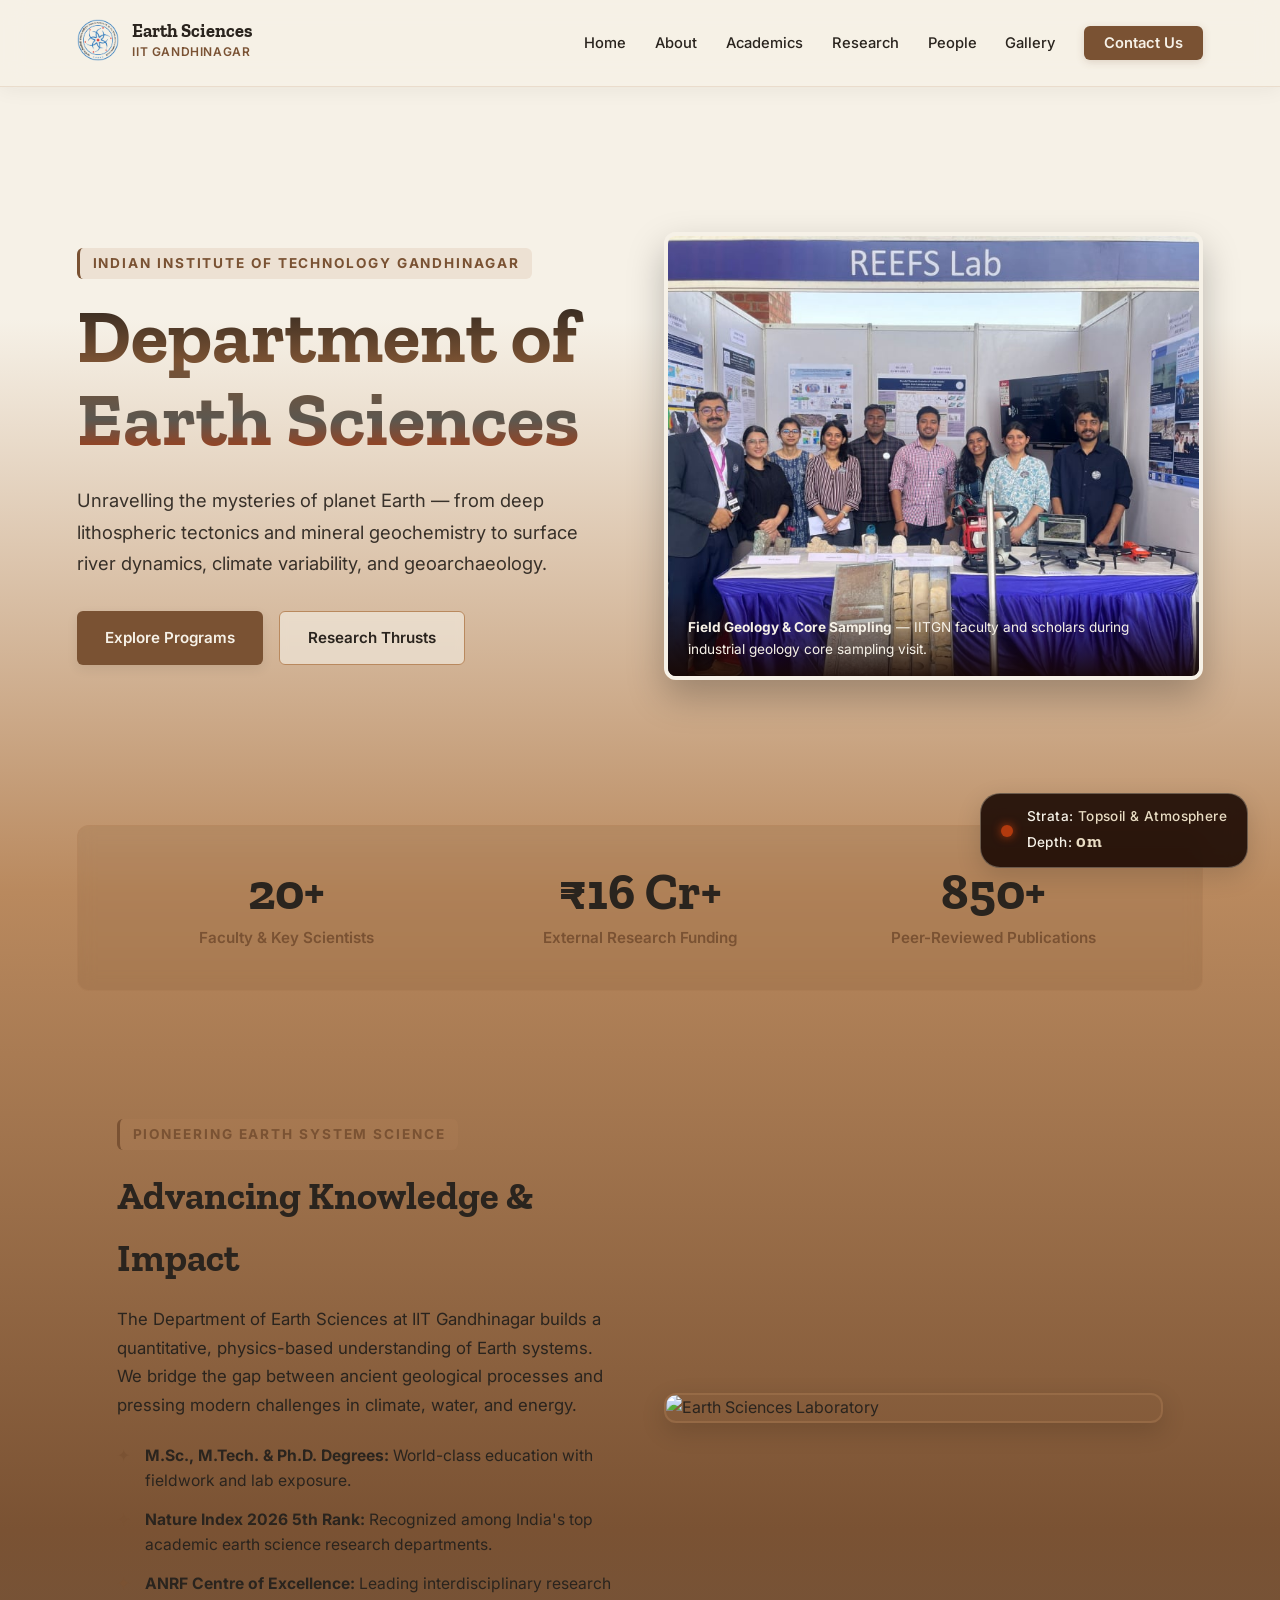
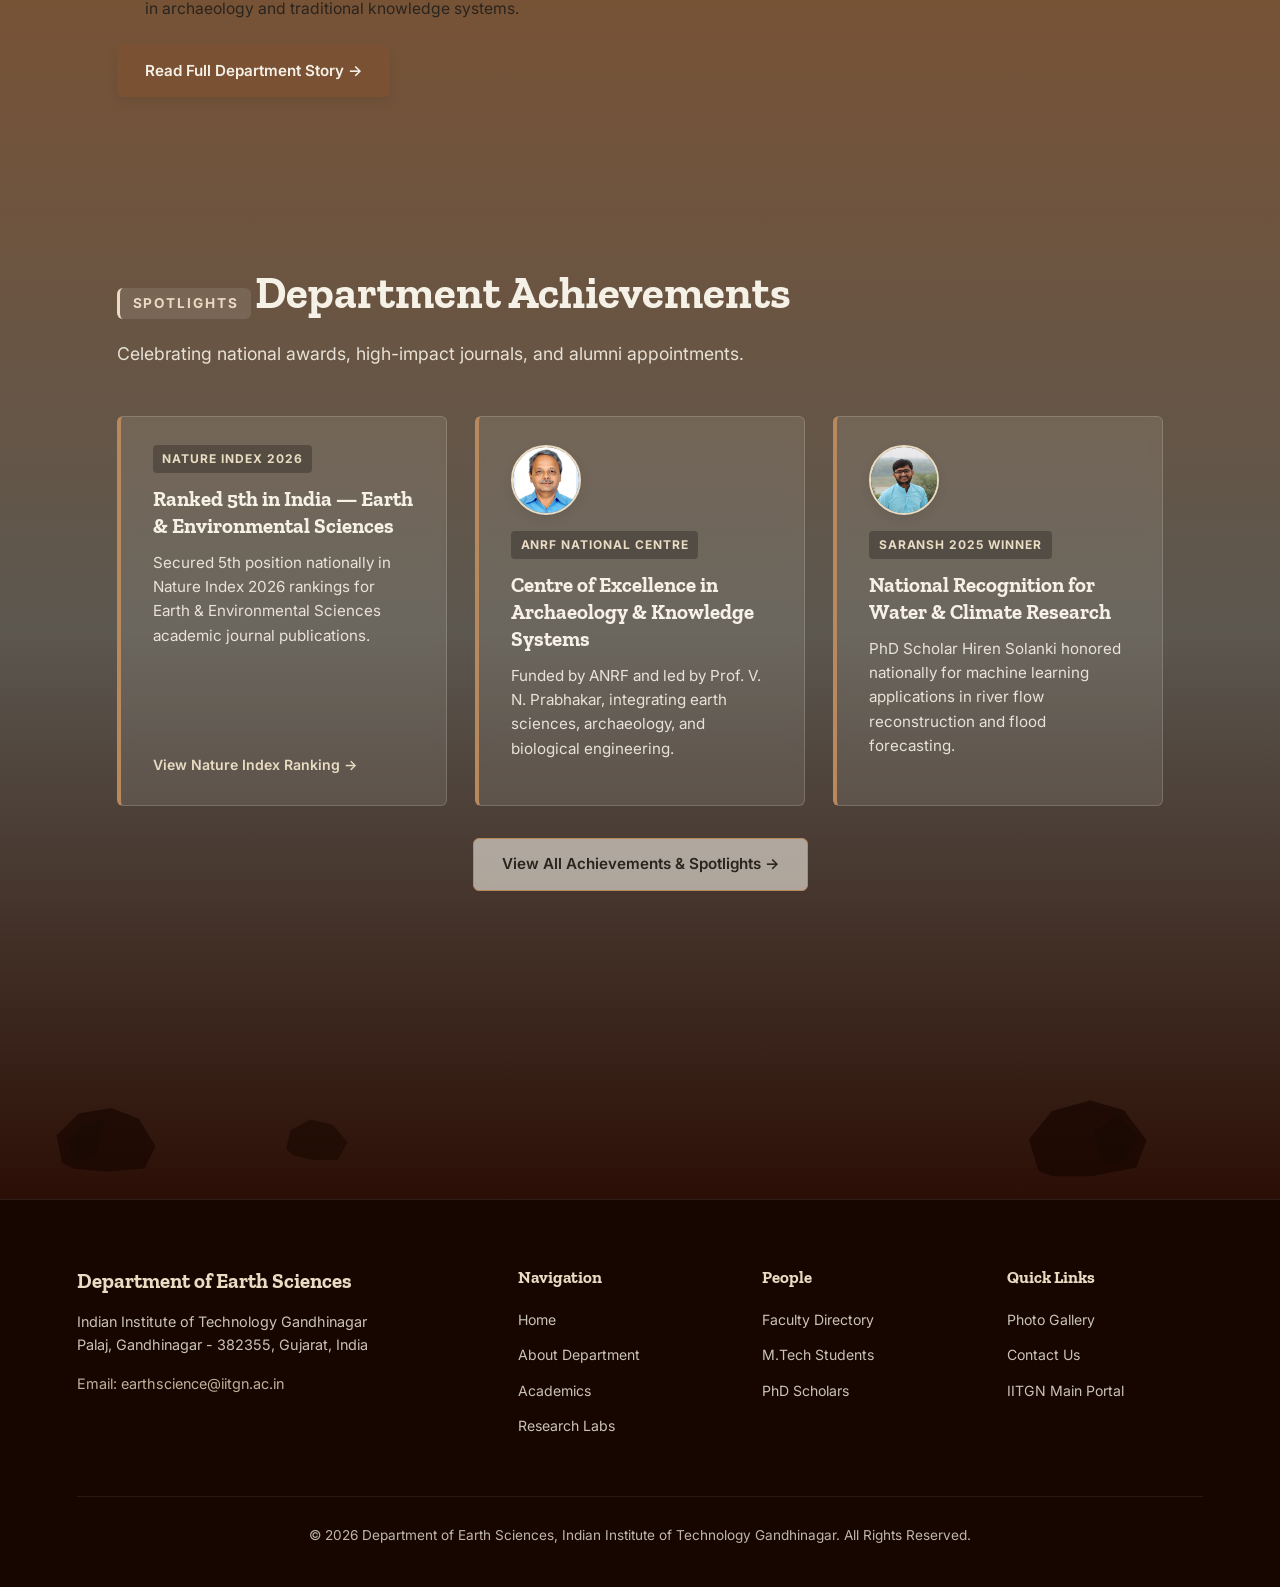
==== index.html @ 57dbfa50 "Save complete multi-page IITGN Earth Sciences website with official photos and strata design system" ====
<!DOCTYPE html>
<html lang="en">
<head>
  <meta charset="UTF-8">
  <meta name="viewport" content="width=device-width, initial-scale=1.0">
  <title>Department of Earth Sciences | IIT Gandhinagar</title>
  <meta name="description" content="Department of Earth Sciences at Indian Institute of Technology Gandhinagar — research, academic programs, faculty, and state-of-the-art earth science laboratories.">
  
  <!-- Typography -->
  <link rel="preconnect" href="https://fonts.googleapis.com">
  <link rel="preconnect" href="https://fonts.gstatic.com" crossorigin>
  <link href="https://fonts.googleapis.com/css2?family=Zilla+Slab:wght@500;600;700&family=Inter:wght@400;500;600;700&display=swap" rel="stylesheet">
  
  <link rel="stylesheet" href="styles.css">
</head>
<body>

  <!-- Floating Geological Depth Tracker HUD -->
  <div class="depth-hud" id="depth-hud" title="Subterranean strata scroll depth tracker">
    <div class="depth-hud-icon"></div>
    <div>
      <div>Strata: <span id="depth-layer" style="color: var(--bone)">Topsoil</span></div>
      <div>Depth: <span class="depth-hud-val" id="depth-val">0m</span></div>
    </div>
  </div>

  <!-- Sticky Glassmorphic Navigation -->
  <nav>
    <a href="index.html" class="logo-container">
      <img src="assets/iitgnlogo-emblem.png" alt="IIT Gandhinagar Emblem" class="logo-badge-img">
      <div class="logo-text">
        <span class="logo-title">Earth Sciences</span>
        <span class="logo-sub">IIT Gandhinagar</span>
      </div>
    </a>
    <ul>
      <li><a href="index.html" class="active">Home</a></li>
      <li><a href="about.html">About</a></li>
      <li><a href="academics.html">Academics</a></li>
      <li><a href="research.html">Research</a></li>
      <li><a href="people.html">People</a></li>
      <li><a href="gallery.html">Gallery</a></li>
      <li><a href="contact.html" class="nav-cta">Contact Us</a></li>
    </ul>
  </nav>

  <!-- Hero Section -->
  <header class="hero">
    <div class="hero-content">
      <div class="eyebrow">Indian Institute of Technology Gandhinagar</div>
      <h1>Department of<br>Earth Sciences</h1>
      <p class="sub">Unravelling the mysteries of planet Earth — from deep lithospheric tectonics and mineral geochemistry to surface river dynamics, climate variability, and geoarchaeology.</p>
      <div class="hero-actions">
        <a href="academics.html" class="btn-primary">Explore Programs</a>
        <a href="research.html" class="btn-secondary">Research Thrusts</a>
      </div>
    </div>
    <div class="hero-media">
      <img src="assets/c0b53aea-920a-40c4-ae21-28999b16f341-815x611.jpg" alt="IITGN Earth Sciences Geological Fieldwork & Industrial Trip">
      <div class="hero-media-caption">
        <strong>Field Geology & Core Sampling</strong> — IITGN faculty and scholars during industrial geology core sampling visit.
      </div>
    </div>
  </header>

  <!-- Statistics Counter Grid -->
  <div class="stats-wrapper">
    <section class="stats">
      <div class="stat-card">
        <div class="stat-num">20+</div>
        <div class="stat-label">Faculty & Key Scientists</div>
      </div>
      <div class="stat-card">
        <div class="stat-num">₹16 Cr+</div>
        <div class="stat-label">External Research Funding</div>
      </div>
      <div class="stat-card">
        <div class="stat-num">850+</div>
        <div class="stat-label">Peer-Reviewed Publications</div>
      </div>
    </section>
  </div>

  <!-- Highlights & Quick Links Section -->
  <section class="content">
    <div class="about-grid">
      <div class="about-text">
        <div class="eyebrow">Pioneering Earth System Science</div>
        <h2 style="font-family: var(--font-heading); font-size: 2.4rem; margin-bottom: 1rem;">Advancing Knowledge & Impact</h2>
        <p>The Department of Earth Sciences at IIT Gandhinagar builds a quantitative, physics-based understanding of Earth systems. We bridge the gap between ancient geological processes and pressing modern challenges in climate, water, and energy.</p>
        
        <ul class="mission-list">
          <li><strong>M.Sc., M.Tech. & Ph.D. Degrees:</strong> World-class education with fieldwork and lab exposure.</li>
          <li><strong>Nature Index 2026 5th Rank:</strong> Recognized among India's top academic earth science research departments.</li>
          <li><strong>ANRF Centre of Excellence:</strong> Leading interdisciplinary research in archaeology and traditional knowledge systems.</li>
        </ul>
        <div style="margin-top: 1.5rem;">
          <a href="about.html" class="btn-primary">Read Full Department Story →</a>
        </div>
      </div>
      <div style="border-radius: var(--radius-md); overflow: hidden; box-shadow: var(--shadow-md); border: 2px solid rgba(185, 137, 94, 0.3);">
        <img src="assets/whatsapp20image2025-10-2820at201.04.3220am-1256x707.jpg" alt="Earth Sciences Laboratory" style="width: 100%; height: 100%; object-fit: cover; display: block;">
      </div>
    </div>
  </section>

  <!-- Recent Achievements Spotlights -->
  <section class="content text-light-theme">
    <div class="section-header">
      <div class="eyebrow" style="color: var(--bone); background: rgba(255,255,255,0.1); border-color: var(--bone);">Spotlights</div>
      <h2>Department Achievements</h2>
      <p class="section-sub">Celebrating national awards, high-impact journals, and alumni appointments.</p>
    </div>

    <div class="achievements-grid">
      <div class="achievement-card">
        <span class="achievement-tag">Nature Index 2026</span>
        <h3>Ranked 5th in India — Earth & Environmental Sciences</h3>
        <p>Secured 5th position nationally in Nature Index 2026 rankings for Earth & Environmental Sciences academic journal publications.</p>
        <a href="https://www.nature.com/nature-index/institution-outputs/generate/earth-and-environmental/countries-India/academic" target="_blank" class="achievement-link">View Nature Index Ranking →</a>
      </div>

      <div class="achievement-card">
        <img src="assets/pp201-635x423.png" alt="Prof. V.N. Prabhakar" class="achievement-media-img">
        <span class="achievement-tag">ANRF National Centre</span>
        <h3>Centre of Excellence in Archaeology & Knowledge Systems</h3>
        <p>Funded by ANRF and led by Prof. V. N. Prabhakar, integrating earth sciences, archaeology, and biological engineering.</p>
      </div>

      <div class="achievement-card">
        <img src="assets/hiren-solanki-4.webp" alt="Hiren Solanki PhD Scholar" class="achievement-media-img">
        <span class="achievement-tag">Saransh 2025 Winner</span>
        <h3>National Recognition for Water & Climate Research</h3>
        <p>PhD Scholar Hiren Solanki honored nationally for machine learning applications in river flow reconstruction and flood forecasting.</p>
      </div>
    </div>
    <div style="text-align: center; margin-top: 2rem;">
      <a href="about.html" class="btn-secondary">View All Achievements & Spotlights →</a>
    </div>
  </section>

  <!-- Sediment / Rock Strata SVG Decor Strip -->
  <div class="sediment-strip" aria-hidden="true">
    <svg class="rock-decor r1" viewBox="0 0 100 70" xmlns="http://www.w3.org/2000/svg">
      <polygon points="10,60 5,35 25,15 55,10 80,20 95,45 85,65 50,68 20,65"/>
      <polygon points="20,60 15,40 30,25 50,20 40,55" fill="rgba(0,0,0,0.25)"/>
    </svg>
    <svg class="rock-decor r2" viewBox="0 0 100 70" xmlns="http://www.w3.org/2000/svg">
      <polygon points="8,55 10,30 35,12 65,15 88,35 78,60 45,65 18,62"/>
    </svg>
    <svg class="rock-decor r3" viewBox="0 0 100 70" xmlns="http://www.w3.org/2000/svg">
      <polygon points="10,60 5,35 25,15 55,10 80,20 95,45 85,65 50,68 20,65"/>
      <polygon points="60,60 55,35 75,22 88,40 78,60" fill="rgba(0,0,0,0.2)"/>
    </svg>
  </div>

  <!-- Footer -->
  <footer>
    <div class="footer-grid">
      <div class="footer-brand">
        <h3>Department of Earth Sciences</h3>
        <p>Indian Institute of Technology Gandhinagar<br>Palaj, Gandhinagar - 382355, Gujarat, India</p>
        <p style="margin-top: 1rem; color: var(--bone);">Email: earthscience@iitgn.ac.in</p>
      </div>

      <div class="footer-col">
        <h4>Navigation</h4>
        <ul>
          <li><a href="index.html">Home</a></li>
          <li><a href="about.html">About Department</a></li>
          <li><a href="academics.html">Academics</a></li>
          <li><a href="research.html">Research Labs</a></li>
        </ul>
      </div>

      <div class="footer-col">
        <h4>People</h4>
        <ul>
          <li><a href="people.html">Faculty Directory</a></li>
          <li><a href="people.html">M.Tech Students</a></li>
          <li><a href="people.html">PhD Scholars</a></li>
        </ul>
      </div>

      <div class="footer-col">
        <h4>Quick Links</h4>
        <ul>
          <li><a href="gallery.html">Photo Gallery</a></li>
          <li><a href="contact.html">Contact Us</a></li>
          <li><a href="https://www.iitgn.ac.in" target="_blank">IITGN Main Portal</a></li>
        </ul>
      </div>
    </div>

    <div class="footer-bottom">
      <p>© 2026 Department of Earth Sciences, Indian Institute of Technology Gandhinagar. All Rights Reserved.</p>
    </div>
  </footer>

  <script src="script.js"></script>
</body>
</html>
---- styles.css ----
/* ==========================================================================
   Department of Earth Sciences | IIT Gandhinagar
   Design System: Geological Strata Theme
   ========================================================================== */

:root {
  --layer-white: #F6F1E7;
  --layer-mud: #B9895E;
  --layer-mud-dark: #7A5233;
  --layer-gravel: #5C574F;
  --layer-magma-1: #2B0E05;
  --layer-magma-2: #B23A0E;
  --text-dark: #2A241E;
  --text-light: #F6F1E7;
  --bone: #E9DCC3;
  --rock-dark: #170600;

  --font-heading: 'Zilla Slab', serif;
  --font-body: 'Inter', sans-serif;
  
  --shadow-sm: 0 4px 12px rgba(0, 0, 0, 0.08);
  --shadow-md: 0 8px 24px rgba(0, 0, 0, 0.15);
  --shadow-lg: 0 16px 36px rgba(0, 0, 0, 0.25);
  --radius-sm: 6px;
  --radius-md: 12px;
  --radius-lg: 20px;
  --transition: all 0.3s cubic-bezier(0.25, 0.8, 0.25, 1);
}

* {
  margin: 0;
  padding: 0;
  box-sizing: border-box;
}

html {
  scroll-behavior: smooth;
}

body {
  font-family: var(--font-body);
  color: var(--text-dark);
  line-height: 1.6;
  position: relative;
  /* One continuous strata gradient behind the entire page */
  background: linear-gradient(
    to bottom,
    var(--layer-white) 0%,
    var(--layer-white) 10%,
    var(--layer-mud) 28%,
    var(--layer-mud-dark) 48%,
    var(--layer-gravel) 70%,
    var(--layer-magma-1) 88%,
    var(--layer-magma-2) 100%
  );
  min-height: 100vh;
  overflow-x: hidden;
}

/* ---------- DEPTH INDICATOR HUD ---------- */
.depth-hud {
  position: fixed;
  bottom: 2rem;
  right: 2rem;
  background: rgba(23, 6, 0, 0.88);
  border: 1px solid rgba(233, 220, 195, 0.35);
  backdrop-filter: blur(10px);
  color: var(--text-light);
  padding: 0.75rem 1.25rem;
  border-radius: var(--radius-lg);
  z-index: 999;
  display: flex;
  align-items: center;
  gap: 0.85rem;
  box-shadow: var(--shadow-md);
  font-size: 0.85rem;
  font-weight: 500;
  letter-spacing: 0.03em;
  transition: var(--transition);
}

.depth-hud:hover {
  transform: translateY(-2px);
  border-color: var(--bone);
}

.depth-hud-icon {
  width: 12px;
  height: 12px;
  border-radius: 50%;
  background: var(--layer-magma-2);
  box-shadow: 0 0 10px var(--layer-magma-2);
  animation: pulse 2s infinite;
}

@keyframes pulse {
  0% { transform: scale(0.95); opacity: 0.8; }
  50% { transform: scale(1.15); opacity: 1; }
  100% { transform: scale(0.95); opacity: 0.8; }
}

.depth-hud-val {
  font-family: var(--font-heading);
  font-weight: 700;
  color: var(--bone);
  font-size: 1.05rem;
}

/* ---------- NAVIGATION ---------- */
nav {
  display: flex;
  justify-content: space-between;
  align-items: center;
  padding: 1.2rem 6%;
  position: sticky;
  top: 0;
  background: rgba(246, 241, 231, 0.92);
  backdrop-filter: blur(12px);
  z-index: 100;
  box-shadow: 0 2px 20px rgba(42, 36, 30, 0.06);
  border-bottom: 1px solid rgba(185, 137, 94, 0.2);
  transition: var(--transition);
}

.logo-container {
  display: flex;
  align-items: center;
  gap: 0.85rem;
  text-decoration: none;
}

.logo-badge-img {
  height: 42px;
  width: auto;
  object-fit: contain;
}

.logo-text {
  display: flex;
  flex-direction: column;
}

.logo-title {
  font-family: var(--font-heading);
  font-weight: 700;
  font-size: 1.15rem;
  color: var(--text-dark);
  line-height: 1.2;
}

.logo-sub {
  font-size: 0.75rem;
  color: var(--layer-mud-dark);
  font-weight: 600;
  letter-spacing: 0.05em;
  text-transform: uppercase;
}

nav ul {
  list-style: none;
  display: flex;
  gap: 1.8rem;
  align-items: center;
}

nav a {
  color: var(--text-dark);
  text-decoration: none;
  font-size: 0.92rem;
  font-weight: 500;
  padding-bottom: 4px;
  border-bottom: 2px solid transparent;
  transition: var(--transition);
}

nav a:hover, nav a.active {
  border-color: var(--layer-mud-dark);
  color: var(--layer-mud-dark);
}

.nav-cta {
  background: var(--layer-mud-dark);
  color: var(--text-light) !important;
  padding: 0.5rem 1.25rem !important;
  border-radius: var(--radius-sm);
  border-bottom: none !important;
  font-weight: 600;
  box-shadow: 0 2px 8px rgba(122, 82, 51, 0.2);
}

.nav-cta:hover {
  background: var(--layer-magma-1);
  transform: translateY(-1px);
}

/* ---------- HERO ---------- */
.hero {
  min-height: 82vh;
  display: grid;
  grid-template-columns: 1fr 1fr;
  gap: 3rem;
  align-items: center;
  padding: 4rem 6%;
  position: relative;
}

.hero-content {
  max-width: 600px;
}

.eyebrow {
  display: inline-block;
  font-size: 0.85rem;
  letter-spacing: 0.14em;
  text-transform: uppercase;
  color: var(--layer-mud-dark);
  font-weight: 700;
  margin-bottom: 1rem;
  background: rgba(185, 137, 94, 0.15);
  padding: 0.3rem 0.8rem;
  border-radius: var(--radius-sm);
  border-left: 3px solid var(--layer-mud-dark);
}

.hero h1 {
  font-family: var(--font-heading);
  font-weight: 700;
  font-size: clamp(2.8rem, 6vw, 4.8rem);
  line-height: 1.08;
  margin-bottom: 1.5rem;
  background: linear-gradient(
    to bottom,
    #2A241E 0%,
    #7A5233 40%,
    #5C574F 75%,
    #B23A0E 100%
  );
  -webkit-background-clip: text;
  background-clip: text;
  -webkit-text-fill-color: transparent;
  color: transparent;
}

.hero p.sub {
  font-size: 1.15rem;
  color: var(--text-dark);
  line-height: 1.7;
  opacity: 0.92;
  margin-bottom: 2rem;
}

.hero-actions {
  display: flex;
  gap: 1rem;
  flex-wrap: wrap;
}

.btn-primary {
  display: inline-flex;
  align-items: center;
  gap: 0.5rem;
  background: var(--layer-mud-dark);
  color: var(--text-light);
  padding: 0.85rem 1.75rem;
  border-radius: var(--radius-sm);
  text-decoration: none;
  font-weight: 600;
  font-size: 0.95rem;
  box-shadow: var(--shadow-sm);
  transition: var(--transition);
  border: none;
  cursor: pointer;
}

.btn-primary:hover {
  background: var(--rock-dark);
  transform: translateY(-2px);
  box-shadow: var(--shadow-md);
}

.btn-secondary {
  display: inline-flex;
  align-items: center;
  gap: 0.5rem;
  background: rgba(246, 241, 231, 0.6);
  border: 1px solid var(--layer-mud);
  color: var(--text-dark);
  padding: 0.85rem 1.75rem;
  border-radius: var(--radius-sm);
  text-decoration: none;
  font-weight: 600;
  font-size: 0.95rem;
  backdrop-filter: blur(4px);
  transition: var(--transition);
}

.btn-secondary:hover {
  background: rgba(246, 241, 231, 0.95);
  border-color: var(--layer-mud-dark);
  transform: translateY(-2px);
}

.hero-media {
  position: relative;
  border-radius: var(--radius-md);
  overflow: hidden;
  box-shadow: var(--shadow-lg);
  border: 4px solid var(--layer-white);
}

.hero-media img {
  width: 100%;
  height: 440px;
  object-fit: cover;
  display: block;
  transition: var(--transition);
}

.hero-media:hover img {
  transform: scale(1.03);
}

.hero-media-caption {
  position: absolute;
  bottom: 0;
  left: 0;
  right: 0;
  background: linear-gradient(to top, rgba(23, 6, 0, 0.9), transparent);
  color: var(--text-light);
  padding: 1.5rem 1.25rem 1rem;
  font-size: 0.85rem;
}

/* ---------- STATS ---------- */
.stats-wrapper {
  padding: 0 6% 3rem;
}

.stats {
  display: grid;
  grid-template-columns: repeat(3, 1fr);
  gap: 2rem;
  background: rgba(122, 82, 51, 0.15);
  backdrop-filter: blur(8px);
  border-radius: var(--radius-md);
  padding: 2.5rem 3rem;
  border: 1px solid rgba(185, 137, 94, 0.3);
}

.stat-card {
  text-align: center;
}

.stat-num {
  font-family: var(--font-heading);
  font-size: clamp(2.2rem, 4vw, 3.4rem);
  font-weight: 700;
  color: var(--text-dark);
  line-height: 1;
}

.stat-label {
  font-size: 0.95rem;
  font-weight: 600;
  color: var(--layer-mud-dark);
  margin-top: 0.5rem;
}

/* ---------- SECTION CONTAINERS ---------- */
section.content {
  padding: 5rem 6%;
  max-width: 1200px;
  margin: 0 auto;
}

.section-header {
  margin-bottom: 3rem;
}

.section-header h2 {
  font-family: var(--font-heading);
  font-size: clamp(2rem, 4vw, 2.8rem);
  margin-bottom: 0.75rem;
  position: relative;
  display: inline-block;
}

.section-header p.section-sub {
  font-size: 1.1rem;
  max-width: 65ch;
  opacity: 0.9;
}

/* Color overrides for dark strata layers */
.text-light-theme,
.text-light-theme h2,
.text-light-theme p,
.text-light-theme h3 {
  color: var(--text-light) !important;
}

/* ---------- ABOUT SECTION ---------- */
.about-grid {
  display: grid;
  grid-template-columns: 1fr 1fr;
  gap: 3rem;
  align-items: center;
}

.about-text p {
  margin-bottom: 1.25rem;
  font-size: 1.05rem;
  line-height: 1.7;
}

.mission-list {
  list-style: none;
  margin-top: 1.5rem;
}

.mission-list li {
  position: relative;
  padding-left: 1.75rem;
  margin-bottom: 0.85rem;
  font-size: 0.98rem;
}

.mission-list li::before {
  content: "✦";
  position: absolute;
  left: 0;
  color: var(--layer-mud-dark);
  font-size: 1rem;
}

/* ---------- ACHIEVEMENTS ---------- */
.achievements-grid {
  display: grid;
  grid-template-columns: repeat(auto-fit, minmax(320px, 1fr));
  gap: 1.75rem;
}

.achievement-card {
  background: rgba(246, 241, 231, 0.1);
  border: 1px solid rgba(246, 241, 231, 0.18);
  border-left: 4px solid var(--layer-mud);
  padding: 1.75rem 2rem;
  border-radius: var(--radius-sm);
  backdrop-filter: blur(6px);
  transition: var(--transition);
  display: flex;
  flex-direction: column;
}

.achievement-card:hover {
  transform: translateY(-4px);
  background: rgba(246, 241, 231, 0.16);
  border-left-color: var(--bone);
  box-shadow: var(--shadow-md);
}

.achievement-media-img {
  width: 70px;
  height: 70px;
  border-radius: 50%;
  object-fit: cover;
  border: 2px solid var(--bone);
  margin-bottom: 1rem;
  box-shadow: var(--shadow-sm);
}

.achievement-tag {
  display: inline-block;
  font-size: 0.75rem;
  font-weight: 700;
  text-transform: uppercase;
  letter-spacing: 0.08em;
  color: var(--bone);
  background: rgba(0, 0, 0, 0.25);
  padding: 0.25rem 0.6rem;
  border-radius: 4px;
  margin-bottom: 0.75rem;
  align-self: flex-start;
}

.achievement-card h3 {
  font-family: var(--font-heading);
  color: var(--text-light);
  font-size: 1.3rem;
  margin-bottom: 0.75rem;
  line-height: 1.3;
}

.achievement-card p {
  color: var(--text-light);
  opacity: 0.9;
  font-size: 0.95rem;
  line-height: 1.6;
  margin-bottom: 1rem;
  flex-grow: 1;
}

.achievement-link {
  color: var(--bone);
  text-decoration: none;
  font-size: 0.88rem;
  font-weight: 600;
  display: inline-flex;
  align-items: center;
  gap: 0.3rem;
  transition: var(--transition);
}

.achievement-link:hover {
  text-decoration: underline;
  color: var(--text-light);
}

/* ---------- ACADEMICS & RESEARCH TABS ---------- */
.tabs-container {
  margin-bottom: 2rem;
}

.tab-buttons {
  display: flex;
  gap: 0.75rem;
  border-bottom: 2px solid rgba(246, 241, 231, 0.2);
  padding-bottom: 0.5rem;
  flex-wrap: wrap;
}

.tab-btn {
  background: transparent;
  border: none;
  color: var(--text-light);
  opacity: 0.7;
  font-family: var(--font-body);
  font-size: 1rem;
  font-weight: 600;
  padding: 0.6rem 1.25rem;
  cursor: pointer;
  border-radius: var(--radius-sm);
  transition: var(--transition);
}

.tab-btn:hover {
  opacity: 1;
  background: rgba(246, 241, 231, 0.08);
}

.tab-btn.active {
  opacity: 1;
  background: var(--layer-mud);
  color: var(--text-light);
}

.tab-pane {
  display: none;
  animation: fadeIn 0.4s ease-in-out;
}

.tab-pane.active {
  display: block;
}

@keyframes fadeIn {
  from { opacity: 0; transform: translateY(8px); }
  to { opacity: 1; transform: translateY(0); }
}

.program-card {
  background: rgba(0, 0, 0, 0.2);
  border: 1px solid rgba(246, 241, 231, 0.15);
  border-radius: var(--radius-md);
  padding: 2rem;
  margin-bottom: 1.5rem;
}

.program-card h3 {
  font-family: var(--font-heading);
  color: var(--bone);
  font-size: 1.4rem;
  margin-bottom: 0.5rem;
}

/* ---------- RESEARCH LABS GRID ---------- */
.labs-grid {
  display: grid;
  grid-template-columns: repeat(auto-fit, minmax(300px, 1fr));
  gap: 1.5rem;
}

.lab-card {
  background: rgba(0, 0, 0, 0.25);
  border: 1px solid rgba(246, 241, 231, 0.15);
  padding: 1.5rem;
  border-radius: var(--radius-sm);
  transition: var(--transition);
}

.lab-card:hover {
  border-color: var(--bone);
  transform: translateY(-3px);
  background: rgba(0, 0, 0, 0.35);
}

.lab-card h4 {
  font-family: var(--font-heading);
  color: var(--bone);
  font-size: 1.15rem;
  margin-bottom: 0.4rem;
}

.lab-pi {
  font-size: 0.85rem;
  color: var(--layer-mud);
  font-weight: 600;
  margin-bottom: 0.6rem;
}

.lab-desc {
  font-size: 0.9rem;
  color: var(--text-light);
  opacity: 0.88;
  margin-bottom: 1rem;
}

/* ---------- PEOPLE DIRECTORY ---------- */
.people-controls {
  display: flex;
  justify-content: space-between;
  align-items: center;
  margin-bottom: 2rem;
  gap: 1.5rem;
  flex-wrap: wrap;
}

.search-input {
  background: rgba(0, 0, 0, 0.3);
  border: 1px solid rgba(246, 241, 231, 0.25);
  color: var(--text-light);
  padding: 0.65rem 1.25rem;
  border-radius: var(--radius-sm);
  font-family: var(--font-body);
  font-size: 0.92rem;
  width: 320px;
  transition: var(--transition);
}

.search-input:focus {
  outline: none;
  border-color: var(--bone);
  box-shadow: 0 0 10px rgba(233, 220, 195, 0.2);
}

.search-input::placeholder {
  color: rgba(246, 241, 231, 0.5);
}

.people-grid {
  display: grid;
  grid-template-columns: repeat(auto-fill, minmax(260px, 1fr));
  gap: 1.5rem;
}

.person-card {
  background: rgba(0, 0, 0, 0.28);
  border: 1px solid rgba(246, 241, 231, 0.15);
  border-radius: var(--radius-sm);
  padding: 1.5rem;
  transition: var(--transition);
  display: flex;
  flex-direction: column;
}

.person-card:hover {
  transform: translateY(-3px);
  border-color: var(--bone);
  background: rgba(0, 0, 0, 0.4);
}

.person-avatar-img {
  width: 64px;
  height: 64px;
  border-radius: 50%;
  object-fit: cover;
  margin-bottom: 1rem;
  border: 2px solid var(--bone);
  box-shadow: var(--shadow-sm);
}

.person-avatar-text {
  width: 64px;
  height: 64px;
  border-radius: 50%;
  background: var(--layer-mud);
  color: var(--text-light);
  font-family: var(--font-heading);
  font-weight: 700;
  font-size: 1.2rem;
  display: flex;
  align-items: center;
  justify-content: center;
  margin-bottom: 1rem;
  border: 2px solid var(--bone);
}

.person-name {
  font-family: var(--font-heading);
  font-size: 1.15rem;
  color: var(--text-light);
  font-weight: 700;
  margin-bottom: 0.25rem;
}

.person-role {
  font-size: 0.82rem;
  color: var(--bone);
  font-weight: 600;
  margin-bottom: 0.6rem;
  text-transform: uppercase;
  letter-spacing: 0.04em;
}

.person-research {
  font-size: 0.88rem;
  color: var(--text-light);
  opacity: 0.85;
  line-height: 1.5;
  margin-bottom: 1rem;
  flex-grow: 1;
}

.person-link {
  color: var(--bone);
  text-decoration: none;
  font-size: 0.82rem;
  font-weight: 600;
  display: inline-flex;
  align-items: center;
  gap: 0.3rem;
}

.person-link:hover {
  text-decoration: underline;
}

/* ---------- GALLERY ---------- */
.gallery-grid {
  display: grid;
  grid-template-columns: repeat(auto-fit, minmax(280px, 1fr));
  gap: 1.5rem;
}

.gallery-card {
  position: relative;
  border-radius: var(--radius-sm);
  overflow: hidden;
  aspect-ratio: 4 / 3;
  border: 1px solid rgba(246, 241, 231, 0.2);
  cursor: pointer;
  background: rgba(0, 0, 0, 0.3);
}

.gallery-card img {
  width: 100%;
  height: 100%;
  object-fit: cover;
  display: block;
  transition: var(--transition);
}

.gallery-card:hover img {
  transform: scale(1.06);
}

.gallery-overlay {
  position: absolute;
  inset: 0;
  background: linear-gradient(to top, rgba(23, 6, 0, 0.88) 0%, transparent 60%);
  display: flex;
  align-items: flex-end;
  padding: 1.25rem;
  color: var(--text-light);
  font-size: 0.92rem;
  font-weight: 600;
  font-family: var(--font-heading);
}

/* ---------- LIGHTBOX MODAL ---------- */
.modal-overlay {
  position: fixed;
  inset: 0;
  background: rgba(23, 6, 0, 0.92);
  backdrop-filter: blur(12px);
  z-index: 1000;
  display: none;
  align-items: center;
  justify-content: center;
  padding: 2rem;
}

.modal-overlay.active {
  display: flex;
}

.modal-content {
  position: relative;
  max-width: 900px;
  width: 100%;
  background: var(--layer-magma-1);
  border: 1px solid rgba(246, 241, 231, 0.2);
  border-radius: var(--radius-md);
  overflow: hidden;
  box-shadow: var(--shadow-lg);
}

.modal-close {
  position: absolute;
  top: 1rem;
  right: 1rem;
  background: rgba(0, 0, 0, 0.6);
  color: var(--text-light);
  border: none;
  width: 36px;
  height: 36px;
  border-radius: 50%;
  font-size: 1.2rem;
  cursor: pointer;
  z-index: 10;
}

.modal-body img {
  width: 100%;
  max-height: 550px;
  object-fit: contain;
  display: block;
  background: #000;
}

.modal-caption {
  padding: 1.25rem;
  color: var(--text-light);
  font-family: var(--font-heading);
  font-size: 1.1rem;
  background: var(--layer-magma-1);
}

/* ---------- SEDIMENT / ARTIFACT STRIP ---------- */
.sediment-strip {
  position: relative;
  height: 180px;
  overflow: hidden;
  margin-top: 3rem;
}

.rock-decor {
  position: absolute;
  fill: #170600;
  pointer-events: none;
}

.rock-decor.r1 { width: 110px; bottom: 25px; left: 4%; opacity: 0.65; }
.rock-decor.r2 { width: 75px; bottom: 35px; left: 22%; opacity: 0.55; transform: rotate(8deg); }
.rock-decor.r3 { width: 130px; bottom: 20px; right: 10%; opacity: 0.7; transform: rotate(-6deg); }
.rock-decor.r4 { width: 65px; bottom: 40px; right: 30%; opacity: 0.5; transform: rotate(20deg); }
.rock-decor.shard1 { width: 40px; bottom: 45px; left: 40%; opacity: 0.6; transform: rotate(-12deg); }
.rock-decor.shard2 { width: 34px; bottom: 50px; right: 46%; opacity: 0.55; transform: rotate(18deg); }

/* ---------- FOOTER ---------- */
footer {
  background: var(--rock-dark);
  padding: 4rem 6% 2.5rem;
  color: var(--text-light);
  border-top: 1px solid rgba(246, 241, 231, 0.1);
}

.footer-grid {
  display: grid;
  grid-template-columns: 2fr 1fr 1fr 1fr;
  gap: 3rem;
  max-width: 1200px;
  margin: 0 auto 3rem;
}

.footer-brand h3 {
  font-family: var(--font-heading);
  font-size: 1.3rem;
  color: var(--bone);
  margin-bottom: 0.75rem;
}

.footer-brand p {
  font-size: 0.9rem;
  opacity: 0.8;
  line-height: 1.6;
  max-width: 350px;
}

.footer-col h4 {
  font-family: var(--font-heading);
  font-size: 1.05rem;
  color: var(--bone);
  margin-bottom: 1rem;
}

.footer-col ul {
  list-style: none;
}

.footer-col li {
  margin-bottom: 0.6rem;
}

.footer-col a {
  color: var(--text-light);
  opacity: 0.8;
  text-decoration: none;
  font-size: 0.88rem;
  transition: var(--transition);
}

.footer-col a:hover {
  opacity: 1;
  color: var(--bone);
  padding-left: 3px;
}

.footer-bottom {
  border-top: 1px solid rgba(246, 241, 231, 0.1);
  padding-top: 1.75rem;
  text-align: center;
  font-size: 0.85rem;
  opacity: 0.75;
}

/* ---------- RESPONSIVE MEDIA QUERIES ---------- */
@media (max-width: 900px) {
  .hero { grid-template-columns: 1fr; gap: 2.5rem; text-align: center; }
  .hero-content { max-width: 100%; }
  .hero-actions { justify-content: center; }
  .eyebrow { margin: 0 auto 1rem; }
  .about-grid { grid-template-columns: 1fr; }
  .footer-grid { grid-template-columns: 1fr 1fr; }
}

@media (max-width: 640px) {
  nav { padding: 1rem 4%; }
  nav ul { display: none; }
  .stats { grid-template-columns: 1fr; gap: 1.5rem; padding: 1.5rem; }
  .footer-grid { grid-template-columns: 1fr; gap: 2rem; }
  .depth-hud { bottom: 1rem; right: 1rem; padding: 0.5rem 0.85rem; }
}
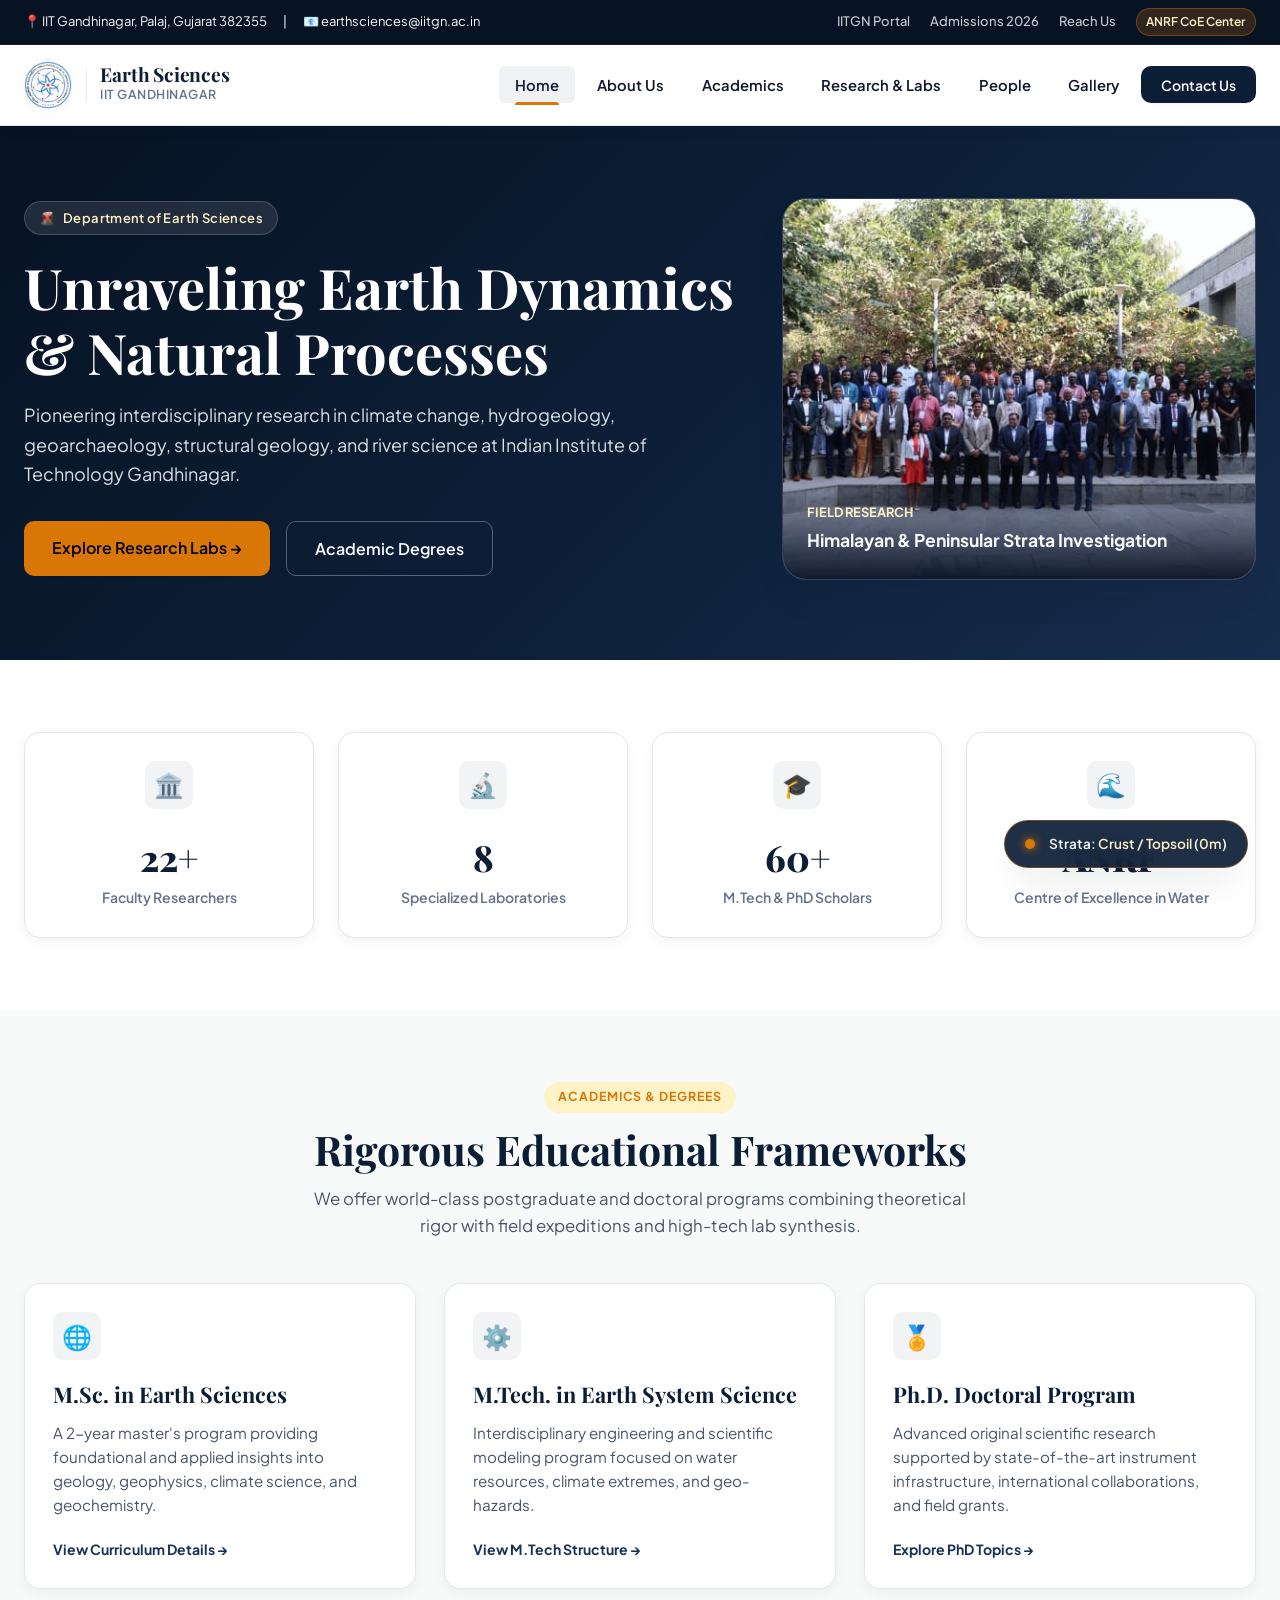
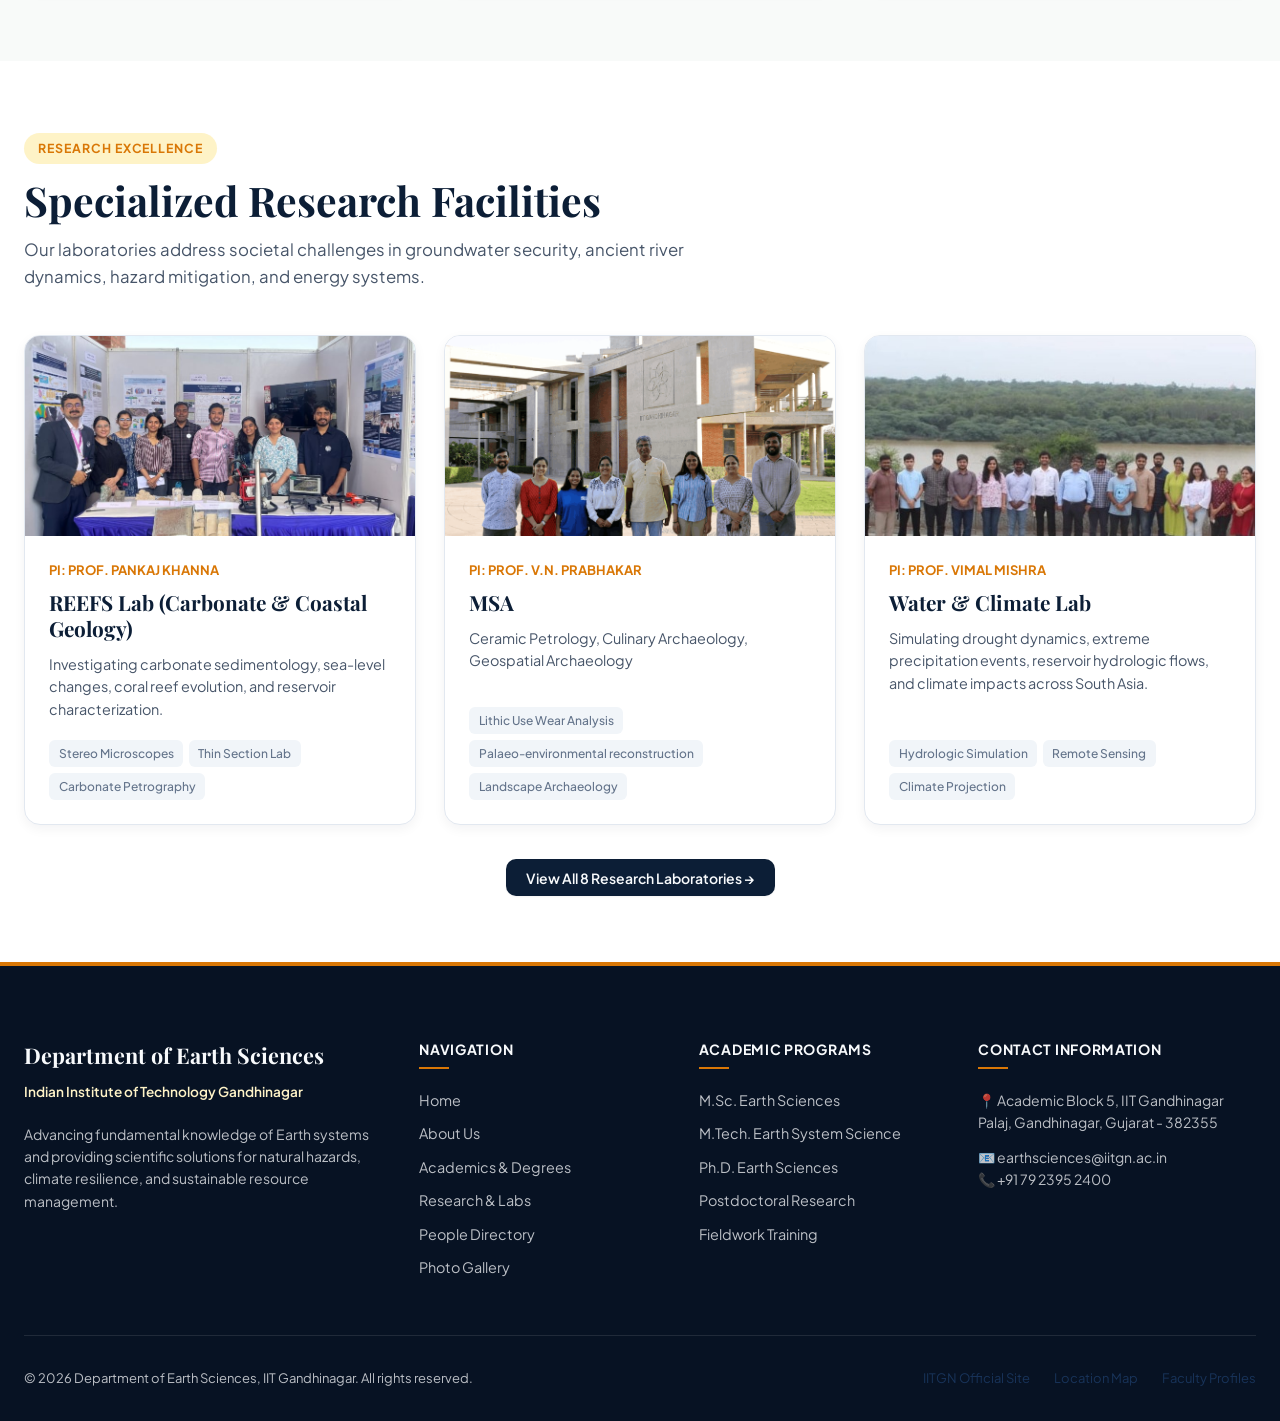
==== commit 641251e9: "Upload complete IITGN Earth Sciences website codebase and assets" ====
--- a/index.html
+++ b/index.html
@@ -1,202 +1,330 @@
 <!DOCTYPE html>
 <html lang="en">
+
 <head>
   <meta charset="UTF-8">
   <meta name="viewport" content="width=device-width, initial-scale=1.0">
   <title>Department of Earth Sciences | IIT Gandhinagar</title>
-  <meta name="description" content="Department of Earth Sciences at Indian Institute of Technology Gandhinagar — research, academic programs, faculty, and state-of-the-art earth science laboratories.">
-  
-  <!-- Typography -->
-  <link rel="preconnect" href="https://fonts.googleapis.com">
-  <link rel="preconnect" href="https://fonts.gstatic.com" crossorigin>
-  <link href="https://fonts.googleapis.com/css2?family=Zilla+Slab:wght@500;600;700&family=Inter:wght@400;500;600;700&display=swap" rel="stylesheet">
-  
+  <meta name="description"
+    content="Department of Earth Sciences at IIT Gandhinagar — Advancing planetary health, geological research, water security, and geoarchaeology.">
   <link rel="stylesheet" href="styles.css">
 </head>
+
 <body>
 
-  <!-- Floating Geological Depth Tracker HUD -->
-  <div class="depth-hud" id="depth-hud" title="Subterranean strata scroll depth tracker">
-    <div class="depth-hud-icon"></div>
-    <div>
-      <div>Strata: <span id="depth-layer" style="color: var(--bone)">Topsoil</span></div>
-      <div>Depth: <span class="depth-hud-val" id="depth-val">0m</span></div>
+  <!-- Top Utility Bar -->
+  <div class="top-bar">
+    <div class="container">
+      <div style="display: flex; gap: 1rem; align-items: center;">
+        <span>📍 IIT Gandhinagar, Palaj, Gujarat 382355</span>
+        <span>|</span>
+        <span>📧 earthsciences@iitgn.ac.in</span>
+      </div>
+      <div class="top-bar-links">
+        <a href="https://iitgn.ac.in" target="_blank">IITGN Portal</a>
+        <a href="academics.html">Admissions 2026</a>
+        <a href="contact.html">Reach Us</a>
+        <span class="top-bar-badge">ANRF CoE Center</span>
+      </div>
     </div>
   </div>
 
-  <!-- Sticky Glassmorphic Navigation -->
-  <nav>
-    <a href="index.html" class="logo-container">
-      <img src="assets/iitgnlogo-emblem.png" alt="IIT Gandhinagar Emblem" class="logo-badge-img">
-      <div class="logo-text">
-        <span class="logo-title">Earth Sciences</span>
-        <span class="logo-sub">IIT Gandhinagar</span>
-      </div>
-    </a>
-    <ul>
-      <li><a href="index.html" class="active">Home</a></li>
-      <li><a href="about.html">About</a></li>
-      <li><a href="academics.html">Academics</a></li>
-      <li><a href="research.html">Research</a></li>
-      <li><a href="people.html">People</a></li>
-      <li><a href="gallery.html">Gallery</a></li>
-      <li><a href="contact.html" class="nav-cta">Contact Us</a></li>
-    </ul>
-  </nav>
-
-  <!-- Hero Section -->
-  <header class="hero">
-    <div class="hero-content">
-      <div class="eyebrow">Indian Institute of Technology Gandhinagar</div>
-      <h1>Department of<br>Earth Sciences</h1>
-      <p class="sub">Unravelling the mysteries of planet Earth — from deep lithospheric tectonics and mineral geochemistry to surface river dynamics, climate variability, and geoarchaeology.</p>
-      <div class="hero-actions">
-        <a href="academics.html" class="btn-primary">Explore Programs</a>
-        <a href="research.html" class="btn-secondary">Research Thrusts</a>
-      </div>
-    </div>
-    <div class="hero-media">
-      <img src="assets/c0b53aea-920a-40c4-ae21-28999b16f341-815x611.jpg" alt="IITGN Earth Sciences Geological Fieldwork & Industrial Trip">
-      <div class="hero-media-caption">
-        <strong>Field Geology & Core Sampling</strong> — IITGN faculty and scholars during industrial geology core sampling visit.
-      </div>
+  <!-- Institutional Site Header -->
+  <header class="site-header">
+    <div class="container nav-wrapper">
+      <a href="index.html" class="brand-identity">
+        <img src="assets/iitgnlogo-emblem.png" alt="IIT Gandhinagar Emblem" class="brand-logo-img">
+        <div class="brand-divider"></div>
+        <div class="brand-titles">
+          <span class="brand-dept">Earth Sciences</span>
+          <span class="brand-inst">IIT Gandhinagar</span>
+        </div>
+      </a>
+      <nav class="main-nav">
+        <ul>
+          <li><a href="index.html" class="nav-link active">Home</a></li>
+          <li><a href="about.html" class="nav-link">About Us</a></li>
+          <li class="has-dropdown">
+            <a href="academics.html" class="nav-link">Academics</a>
+            <div class="nav-dropdown">
+              <a href="academics.html#msc">M.Sc. Earth Sciences</a>
+              <a href="academics.html#mtech-program">M.Tech. Earth System Science</a>
+              <a href="academics.html#phd-program">Ph.D. Earth Sciences</a>
+              <a href="academics.html#fieldwork">Fieldwork Training</a>
+            </div>
+          </li>
+          <li class="has-dropdown">
+            <a href="research.html" class="nav-link">Research &amp; Labs</a>
+            <div class="nav-dropdown">
+              <a href="research.html#labs">Research Labs</a>
+              <a href="research.html#equipments">Equipment Inventory</a>
+              <a href="research.html#software">Software Inventory</a>
+              <a href="research.html#cif">Central Instrumentation Facility</a>
+              <a href="research.html#centres">Research Centres</a>
+            </div>
+          </li>
+          <li class="has-dropdown">
+            <a href="people.html" class="nav-link">People</a>
+            <div class="nav-dropdown">
+              <a href="people.html?filter=faculty">Faculty</a>
+              <a href="people.html?filter=mtech">M.Tech Students</a>
+              <a href="people.html?filter=phd">PhD Scholars</a>
+              <a href="people.html?filter=pdf">Postdoctoral Fellows</a>
+              <a href="people.html?filter=alumni">Alumni</a>
+              <a href="people.html?filter=staff">Staff</a>
+            </div>
+          </li>
+          <li><a href="gallery.html" class="nav-link">Gallery</a></li>
+          <li><a href="contact.html" class="nav-cta-btn">Contact Us</a></li>
+        </ul>
+      </nav>
     </div>
   </header>
 
-  <!-- Statistics Counter Grid -->
-  <div class="stats-wrapper">
-    <section class="stats">
-      <div class="stat-card">
-        <div class="stat-num">20+</div>
-        <div class="stat-label">Faculty & Key Scientists</div>
-      </div>
-      <div class="stat-card">
-        <div class="stat-num">₹16 Cr+</div>
-        <div class="stat-label">External Research Funding</div>
-      </div>
-      <div class="stat-card">
-        <div class="stat-num">850+</div>
-        <div class="stat-label">Peer-Reviewed Publications</div>
-      </div>
-    </section>
+  <!-- Home Hero Section -->
+  <section class="home-hero">
+    <div class="container home-hero-grid">
+      <div>
+        <div class="hero-badge">
+          <span>🌋</span> Department of Earth Sciences
+        </div>
+        <h1 class="hero-title">
+          Unraveling Earth Dynamics & Natural Processes
+        </h1>
+        <p class="hero-subtitle">
+          Pioneering interdisciplinary research in climate change, hydrogeology, geoarchaeology, structural geology, and
+          river science at Indian Institute of Technology Gandhinagar.
+        </p>
+        <div style="display: flex; gap: 1rem; margin-top: 2rem;">
+          <a href="research.html" class="nav-cta-btn"
+            style="background-color: var(--accent-gold); color: #000 !important; font-size: 1rem; padding: 0.85rem 1.75rem;">Explore
+            Research Labs →</a>
+          <a href="academics.html"
+            style="color: var(--text-light); border: 1px solid rgba(255,255,255,0.3); padding: 0.85rem 1.75rem; border-radius: var(--radius-md); font-weight: 600; font-size: 1rem;">Academic
+            Degrees</a>
+        </div>
+      </div>
+      <div class="home-hero-card">
+        <img src="assets/whatsapp20image202025-02-2520at202.25.2220pm-596x397.jpg" alt="IITGN Geological Fieldwork" class="home-hero-img">
+        <div class="home-hero-overlay">
+          <div style="font-size: 0.8rem; font-weight: 700; color: var(--accent-gold-light); text-transform: uppercase;">
+            Field Research</div>
+          <div style="font-weight: 700; font-size: 1.1rem; margin-top: 0.25rem;">Himalayan & Peninsular Strata
+            Investigation</div>
+        </div>
+      </div>
+    </div>
+  </section>
+
+  <!-- Department Highlights & Key Statistics -->
+  <section class="site-section bg-surface">
+    <div class="container">
+      <div class="card-grid-4">
+        <div class="inst-card text-center" style="align-items: center;">
+          <div class="inst-card-icon">🏛️</div>
+          <div
+            style="font-family: var(--font-serif); font-size: 2.25rem; font-weight: 800; color: var(--primary-navy);">
+            22+</div>
+          <div style="font-size: 0.875rem; color: var(--text-muted); font-weight: 600;">Faculty Researchers</div>
+        </div>
+
+        <div class="inst-card text-center" style="align-items: center;">
+          <div class="inst-card-icon">🔬</div>
+          <div
+            style="font-family: var(--font-serif); font-size: 2.25rem; font-weight: 800; color: var(--primary-navy);">8
+          </div>
+          <div style="font-size: 0.875rem; color: var(--text-muted); font-weight: 600;">Specialized Laboratories</div>
+        </div>
+
+        <div class="inst-card text-center" style="align-items: center;">
+          <div class="inst-card-icon">🎓</div>
+          <div
+            style="font-family: var(--font-serif); font-size: 2.25rem; font-weight: 800; color: var(--primary-navy);">
+            60+</div>
+          <div style="font-size: 0.875rem; color: var(--text-muted); font-weight: 600;">M.Tech & PhD Scholars</div>
+        </div>
+
+        <div class="inst-card text-center" style="align-items: center;">
+          <div class="inst-card-icon">🌊</div>
+          <div
+            style="font-family: var(--font-serif); font-size: 2.25rem; font-weight: 800; color: var(--primary-navy);">
+            ANRF</div>
+          <div style="font-size: 0.875rem; color: var(--text-muted); font-weight: 600;">Centre of Excellence in Water
+          </div>
+        </div>
+      </div>
+    </div>
+  </section>
+
+  <!-- Core Academic Programs Overview -->
+  <section class="site-section">
+    <div class="container">
+      <div class="section-header text-center">
+        <span class="section-pill">Academics & Degrees</span>
+        <h2 class="section-title">Rigorous Educational Frameworks</h2>
+        <p class="section-subtitle">We offer world-class postgraduate and doctoral programs combining theoretical rigor
+          with field expeditions and high-tech lab synthesis.</p>
+      </div>
+
+      <div class="card-grid-3">
+        <div class="inst-card">
+          <div class="inst-card-icon">🌐</div>
+          <h3 class="inst-card-title">M.Sc. in Earth Sciences</h3>
+          <p class="inst-card-desc">A 2-year master's program providing foundational and applied insights into geology,
+            geophysics, climate science, and geochemistry.</p>
+          <a href="academics.html" class="inst-card-link">View Curriculum Details →</a>
+        </div>
+
+        <div class="inst-card">
+          <div class="inst-card-icon">⚙️</div>
+          <h3 class="inst-card-title">M.Tech. in Earth System Science</h3>
+          <p class="inst-card-desc">Interdisciplinary engineering and scientific modeling program focused on water
+            resources, climate extremes, and geo-hazards.</p>
+          <a href="academics.html" class="inst-card-link">View M.Tech Structure →</a>
+        </div>
+
+        <div class="inst-card">
+          <div class="inst-card-icon">🏅</div>
+          <h3 class="inst-card-title">Ph.D. Doctoral Program</h3>
+          <p class="inst-card-desc">Advanced original scientific research supported by state-of-the-art instrument
+            infrastructure, international collaborations, and field grants.</p>
+          <a href="academics.html" class="inst-card-link">Explore PhD Topics →</a>
+        </div>
+      </div>
+    </div>
+  </section>
+
+  <!-- Research Thrusts & Laboratories Preview -->
+  <section class="site-section bg-surface">
+    <div class="container">
+      <div class="section-header">
+        <span class="section-pill">Research Excellence</span>
+        <h2 class="section-title">Specialized Research Facilities</h2>
+        <p class="section-subtitle">Our laboratories address societal challenges in groundwater security, ancient river
+          dynamics, hazard mitigation, and energy systems.</p>
+      </div>
+
+      <div class="card-grid-3">
+        <div class="lab-card">
+          <img src="assets/REEFS.jpg" alt="REEFS Laboratory" class="lab-card-img">
+          <div class="lab-card-body">
+            <div class="lab-card-pi">PI: Prof. Pankaj Khanna</div>
+            <h3 class="lab-card-title">REEFS Lab (Carbonate & Coastal Geology)</h3>
+            <p class="lab-card-desc">Investigating carbonate sedimentology, sea-level changes, coral reef evolution, and
+              reservoir characterization.</p>
+            <div class="lab-equipment-tags">
+              <span class="lab-tag">Stereo Microscopes</span>
+              <span class="lab-tag">Thin Section Lab</span>
+              <span class="lab-tag">Carbonate Petrography</span>
+            </div>
+          </div>
+        </div>
+
+        <div class="lab-card">
+          <img src="assets/MSA.png" alt="Geoarchaeology Facility" class="lab-card-img">
+          <div class="lab-card-body">
+            <div class="lab-card-pi">PI: Prof. V.N. Prabhakar</div>
+            <h3 class="lab-card-title">MSA</h3>
+            <p class="lab-card-desc">Ceramic Petrology, Culinary Archaeology, Geospatial Archaeology</p>
+            <div class="lab-equipment-tags">
+              <span class="lab-tag">Lithic Use Wear Analysis</span>
+              <span class="lab-tag">Palaeo-environmental reconstruction</span>
+              <span class="lab-tag">Landscape Archaeology</span>
+            </div>
+          </div>
+        </div>
+
+        <div class="lab-card">
+          <img src="assets/waterclimatelab.jpeg" alt="Hydro-Climate Research" class="lab-card-img">
+          <div class="lab-card-body">
+            <div class="lab-card-pi">PI: Prof. Vimal Mishra</div>
+            <h3 class="lab-card-title">Water & Climate Lab</h3>
+            <p class="lab-card-desc">Simulating drought dynamics, extreme precipitation events, reservoir hydrologic
+              flows, and climate impacts across South Asia.</p>
+            <div class="lab-equipment-tags">
+              <span class="lab-tag">Hydrologic Simulation</span>
+              <span class="lab-tag">Remote Sensing</span>
+              <span class="lab-tag">Climate Projection</span>
+            </div>
+          </div>
+        </div>
+      </div>
+
+      <div style="text-align: center; margin-top: 2.5rem;">
+        <a href="research.html" class="nav-cta-btn">View All 8 Research Laboratories →</a>
+      </div>
+    </div>
+  </section>
+
+  <!-- Geological Scroll Depth HUD Widget -->
+  <div class="depth-hud" id="depth-hud">
+    <div class="depth-hud-dot"></div>
+    <div class="depth-hud-text">
+      Strata: <span id="depth-layer">Crust / Topsoil</span> (<span id="depth-val">0m</span>)
+    </div>
   </div>
 
-  <!-- Highlights & Quick Links Section -->
-  <section class="content">
-    <div class="about-grid">
-      <div class="about-text">
-        <div class="eyebrow">Pioneering Earth System Science</div>
-        <h2 style="font-family: var(--font-heading); font-size: 2.4rem; margin-bottom: 1rem;">Advancing Knowledge & Impact</h2>
-        <p>The Department of Earth Sciences at IIT Gandhinagar builds a quantitative, physics-based understanding of Earth systems. We bridge the gap between ancient geological processes and pressing modern challenges in climate, water, and energy.</p>
-        
-        <ul class="mission-list">
-          <li><strong>M.Sc., M.Tech. & Ph.D. Degrees:</strong> World-class education with fieldwork and lab exposure.</li>
-          <li><strong>Nature Index 2026 5th Rank:</strong> Recognized among India's top academic earth science research departments.</li>
-          <li><strong>ANRF Centre of Excellence:</strong> Leading interdisciplinary research in archaeology and traditional knowledge systems.</li>
-        </ul>
-        <div style="margin-top: 1.5rem;">
-          <a href="about.html" class="btn-primary">Read Full Department Story →</a>
-        </div>
-      </div>
-      <div style="border-radius: var(--radius-md); overflow: hidden; box-shadow: var(--shadow-md); border: 2px solid rgba(185, 137, 94, 0.3);">
-        <img src="assets/whatsapp20image2025-10-2820at201.04.3220am-1256x707.jpg" alt="Earth Sciences Laboratory" style="width: 100%; height: 100%; object-fit: cover; display: block;">
-      </div>
-    </div>
-  </section>
-
-  <!-- Recent Achievements Spotlights -->
-  <section class="content text-light-theme">
-    <div class="section-header">
-      <div class="eyebrow" style="color: var(--bone); background: rgba(255,255,255,0.1); border-color: var(--bone);">Spotlights</div>
-      <h2>Department Achievements</h2>
-      <p class="section-sub">Celebrating national awards, high-impact journals, and alumni appointments.</p>
-    </div>
-
-    <div class="achievements-grid">
-      <div class="achievement-card">
-        <span class="achievement-tag">Nature Index 2026</span>
-        <h3>Ranked 5th in India — Earth & Environmental Sciences</h3>
-        <p>Secured 5th position nationally in Nature Index 2026 rankings for Earth & Environmental Sciences academic journal publications.</p>
-        <a href="https://www.nature.com/nature-index/institution-outputs/generate/earth-and-environmental/countries-India/academic" target="_blank" class="achievement-link">View Nature Index Ranking →</a>
-      </div>
-
-      <div class="achievement-card">
-        <img src="assets/pp201-635x423.png" alt="Prof. V.N. Prabhakar" class="achievement-media-img">
-        <span class="achievement-tag">ANRF National Centre</span>
-        <h3>Centre of Excellence in Archaeology & Knowledge Systems</h3>
-        <p>Funded by ANRF and led by Prof. V. N. Prabhakar, integrating earth sciences, archaeology, and biological engineering.</p>
-      </div>
-
-      <div class="achievement-card">
-        <img src="assets/hiren-solanki-4.webp" alt="Hiren Solanki PhD Scholar" class="achievement-media-img">
-        <span class="achievement-tag">Saransh 2025 Winner</span>
-        <h3>National Recognition for Water & Climate Research</h3>
-        <p>PhD Scholar Hiren Solanki honored nationally for machine learning applications in river flow reconstruction and flood forecasting.</p>
-      </div>
-    </div>
-    <div style="text-align: center; margin-top: 2rem;">
-      <a href="about.html" class="btn-secondary">View All Achievements & Spotlights →</a>
-    </div>
-  </section>
-
-  <!-- Sediment / Rock Strata SVG Decor Strip -->
-  <div class="sediment-strip" aria-hidden="true">
-    <svg class="rock-decor r1" viewBox="0 0 100 70" xmlns="http://www.w3.org/2000/svg">
-      <polygon points="10,60 5,35 25,15 55,10 80,20 95,45 85,65 50,68 20,65"/>
-      <polygon points="20,60 15,40 30,25 50,20 40,55" fill="rgba(0,0,0,0.25)"/>
-    </svg>
-    <svg class="rock-decor r2" viewBox="0 0 100 70" xmlns="http://www.w3.org/2000/svg">
-      <polygon points="8,55 10,30 35,12 65,15 88,35 78,60 45,65 18,62"/>
-    </svg>
-    <svg class="rock-decor r3" viewBox="0 0 100 70" xmlns="http://www.w3.org/2000/svg">
-      <polygon points="10,60 5,35 25,15 55,10 80,20 95,45 85,65 50,68 20,65"/>
-      <polygon points="60,60 55,35 75,22 88,40 78,60" fill="rgba(0,0,0,0.2)"/>
-    </svg>
-  </div>
-
-  <!-- Footer -->
-  <footer>
-    <div class="footer-grid">
-      <div class="footer-brand">
-        <h3>Department of Earth Sciences</h3>
-        <p>Indian Institute of Technology Gandhinagar<br>Palaj, Gandhinagar - 382355, Gujarat, India</p>
-        <p style="margin-top: 1rem; color: var(--bone);">Email: earthscience@iitgn.ac.in</p>
-      </div>
-
-      <div class="footer-col">
-        <h4>Navigation</h4>
-        <ul>
-          <li><a href="index.html">Home</a></li>
-          <li><a href="about.html">About Department</a></li>
-          <li><a href="academics.html">Academics</a></li>
-          <li><a href="research.html">Research Labs</a></li>
-        </ul>
-      </div>
-
-      <div class="footer-col">
-        <h4>People</h4>
-        <ul>
-          <li><a href="people.html">Faculty Directory</a></li>
-          <li><a href="people.html">M.Tech Students</a></li>
-          <li><a href="people.html">PhD Scholars</a></li>
-        </ul>
-      </div>
-
-      <div class="footer-col">
-        <h4>Quick Links</h4>
-        <ul>
-          <li><a href="gallery.html">Photo Gallery</a></li>
-          <li><a href="contact.html">Contact Us</a></li>
-          <li><a href="https://www.iitgn.ac.in" target="_blank">IITGN Main Portal</a></li>
-        </ul>
-      </div>
-    </div>
-
-    <div class="footer-bottom">
-      <p>© 2026 Department of Earth Sciences, Indian Institute of Technology Gandhinagar. All Rights Reserved.</p>
+  <!-- Institutional Site Footer -->
+  <footer class="site-footer">
+    <div class="container">
+      <div class="footer-grid">
+        <div>
+          <div class="footer-brand-title">Department of Earth Sciences</div>
+          <div class="footer-brand-subtitle">Indian Institute of Technology Gandhinagar</div>
+          <p style="line-height: 1.6; font-size: 0.875rem;">
+            Advancing fundamental knowledge of Earth systems and providing scientific solutions for natural hazards,
+            climate resilience, and sustainable resource management.
+          </p>
+        </div>
+
+        <div>
+          <h4 class="footer-col-title">Navigation</h4>
+          <ul class="footer-links">
+            <li><a href="index.html">Home</a></li>
+            <li><a href="about.html">About Us</a></li>
+            <li><a href="academics.html">Academics & Degrees</a></li>
+            <li><a href="research.html">Research & Labs</a></li>
+            <li><a href="people.html">People Directory</a></li>
+            <li><a href="gallery.html">Photo Gallery</a></li>
+          </ul>
+        </div>
+
+        <div>
+          <h4 class="footer-col-title">Academic Programs</h4>
+          <ul class="footer-links">
+            <li><a href="academics.html">M.Sc. Earth Sciences</a></li>
+            <li><a href="academics.html">M.Tech. Earth System Science</a></li>
+            <li><a href="academics.html">Ph.D. Earth Sciences</a></li>
+            <li><a href="academics.html">Postdoctoral Research</a></li>
+            <li><a href="academics.html">Fieldwork Training</a></li>
+          </ul>
+        </div>
+
+        <div>
+          <h4 class="footer-col-title">Contact Information</h4>
+          <p style="line-height: 1.6; font-size: 0.875rem; margin-bottom: 0.75rem;">
+            📍 Academic Block 5, IIT Gandhinagar<br>
+            Palaj, Gandhinagar, Gujarat - 382355
+          </p>
+          <p style="line-height: 1.6; font-size: 0.875rem;">
+            📧 earthsciences@iitgn.ac.in<br>
+            📞 +91 79 2395 2400
+          </p>
+        </div>
+      </div>
+
+      <div class="footer-bottom">
+        <div>© 2026 Department of Earth Sciences, IIT Gandhinagar. All rights reserved.</div>
+        <div style="display: flex; gap: 1.5rem;">
+          <a href="https://iitgn.ac.in" target="_blank">IITGN Official Site</a>
+          <a href="contact.html">Location Map</a>
+          <a href="people.html">Faculty Profiles</a>
+        </div>
+      </div>
     </div>
   </footer>
 
   <script src="script.js"></script>
 </body>
-</html>
+
+</html>
--- a/styles.css
+++ b/styles.css
@@ -1,32 +1,57 @@
 /* ==========================================================================
    Department of Earth Sciences | IIT Gandhinagar
-   Design System: Geological Strata Theme
+   Professional Institutional Design System & Template Stylesheet
    ========================================================================== */
 
+@import url('https://fonts.googleapis.com/css2?family=Plus+Jakarta+Sans:ital,wght@0,300;0,400;0,500;0,600;0,700;0,800;1,400&family=Playfair+Display:ital,wght@0,600;0,700;0,800;1,600&family=JetBrains+Mono:wght@400;500&display=swap');
+
 :root {
-  --layer-white: #F6F1E7;
-  --layer-mud: #B9895E;
-  --layer-mud-dark: #7A5233;
-  --layer-gravel: #5C574F;
-  --layer-magma-1: #2B0E05;
-  --layer-magma-2: #B23A0E;
-  --text-dark: #2A241E;
-  --text-light: #F6F1E7;
-  --bone: #E9DCC3;
-  --rock-dark: #170600;
-
-  --font-heading: 'Zilla Slab', serif;
-  --font-body: 'Inter', sans-serif;
-  
-  --shadow-sm: 0 4px 12px rgba(0, 0, 0, 0.08);
-  --shadow-md: 0 8px 24px rgba(0, 0, 0, 0.15);
-  --shadow-lg: 0 16px 36px rgba(0, 0, 0, 0.25);
+  /* Institutional Brand Color Palette */
+  --primary-navy: #0C1E36;
+  --primary-navy-dark: #071223;
+  --primary-navy-light: #183359;
+  --accent-gold: #D97706;
+  --accent-gold-hover: #B45309;
+  --accent-gold-light: #FEF3C7;
+  --earth-terracotta: #B23A0E;
+  --earth-terracotta-light: #FEE2E2;
+
+  /* Neutral Scales */
+  --bg-main: #F8FAF9;
+  --bg-surface: #FFFFFF;
+  --bg-subtle: #F1F5F9;
+  --border-color: #E2E8F0;
+  --border-focus: #CBD5E1;
+
+  /* Typography Colors */
+  --text-primary: #0F172A;
+  --text-secondary: #475569;
+  --text-muted: #64748B;
+  --text-light: #F8FAFC;
+
+  /* Typography System */
+  --font-sans: 'Plus Jakarta Sans', -apple-system, BlinkMacSystemFont, sans-serif;
+  --font-serif: 'Playfair Display', Georgia, serif;
+  --font-mono: 'JetBrains Mono', monospace;
+
+  /* Elevation & Shadows */
+  --shadow-xs: 0 1px 2px 0 rgba(0, 0, 0, 0.05);
+  --shadow-sm: 0 4px 12px 0 rgba(15, 23, 42, 0.05);
+  --shadow-md: 0 8px 24px -4px rgba(15, 23, 42, 0.08), 0 4px 6px -2px rgba(15, 23, 42, 0.04);
+  --shadow-lg: 0 20px 40px -12px rgba(15, 23, 42, 0.12);
+  --shadow-glow: 0 0 20px rgba(217, 119, 6, 0.25);
+
+  /* Radius & Transitions */
   --radius-sm: 6px;
-  --radius-md: 12px;
-  --radius-lg: 20px;
-  --transition: all 0.3s cubic-bezier(0.25, 0.8, 0.25, 1);
-}
-
+  --radius-md: 10px;
+  --radius-lg: 16px;
+  --radius-xl: 24px;
+  --radius-full: 9999px;
+  --transition-fast: all 0.18s ease-in-out;
+  --transition-normal: all 0.3s cubic-bezier(0.16, 1, 0.3, 1);
+}
+
+/* Base Resets & Typography */
 * {
   margin: 0;
   padding: 0;
@@ -35,919 +60,967 @@
 
 html {
   scroll-behavior: smooth;
+  font-size: 16px;
 }
 
 body {
-  font-family: var(--font-body);
-  color: var(--text-dark);
+  font-family: var(--font-sans);
+  background-color: var(--bg-main);
+  color: var(--text-primary);
   line-height: 1.6;
+  -webkit-font-smoothing: antialiased;
+  -moz-osx-font-smoothing: grayscale;
+  overflow-x: hidden;
+}
+
+a {
+  color: var(--primary-navy-light);
+  text-decoration: none;
+  transition: var(--transition-fast);
+}
+
+a:hover {
+  color: var(--accent-gold);
+}
+
+img {
+  max-width: 100%;
+  height: auto;
+  display: block;
+}
+
+/* Container Utility */
+.container {
+  width: 100%;
+  max-width: 1280px;
+  margin: 0 auto;
+  padding: 0 1.5rem;
+}
+
+/* Global Top Utility Bar */
+.top-bar {
+  background-color: var(--primary-navy-dark);
+  color: var(--text-light);
+  font-size: 0.8125rem;
+  padding: 0.5rem 0;
+  border-bottom: 1px solid rgba(255, 255, 255, 0.08);
+}
+
+.top-bar .container {
+  display: flex;
+  justify-content: space-between;
+  align-items: center;
+}
+
+.top-bar-links {
+  display: flex;
+  gap: 1.25rem;
+  align-items: center;
+}
+
+.top-bar-links a {
+  color: rgba(248, 250, 252, 0.8);
+  font-weight: 500;
+}
+
+.top-bar-links a:hover {
+  color: var(--accent-gold-light);
+}
+
+.top-bar-badge {
+  background: rgba(217, 119, 6, 0.2);
+  color: var(--accent-gold-light);
+  padding: 0.2rem 0.6rem;
+  border-radius: var(--radius-full);
+  font-weight: 600;
+  font-size: 0.75rem;
+  border: 1px solid rgba(217, 119, 6, 0.4);
+}
+
+/* Institutional Navigation Header Template */
+header.site-header {
+  position: sticky;
+  top: 0;
+  z-index: 1000;
+  background: rgba(255, 255, 255, 0.95);
+  backdrop-filter: blur(12px);
+  -webkit-backdrop-filter: blur(12px);
+  border-bottom: 1px solid var(--border-color);
+  box-shadow: var(--shadow-sm);
+  transition: var(--transition-normal);
+}
+
+.nav-wrapper {
+  display: flex;
+  justify-content: space-between;
+  align-items: center;
+  height: 80px;
+}
+
+.brand-identity {
+  display: flex;
+  align-items: center;
+  gap: 0.85rem;
+  text-decoration: none;
+}
+
+.brand-logo-img {
+  height: 48px;
+  width: auto;
+  object-fit: contain;
+  filter: drop-shadow(0 2px 4px rgba(0, 0, 0, 0.1));
+}
+
+.brand-divider {
+  width: 1px;
+  height: 34px;
+  background-color: var(--border-color);
+}
+
+.brand-titles {
+  display: flex;
+  flex-direction: column;
+}
+
+.brand-dept {
+  font-family: var(--font-serif);
+  font-size: 1.2rem;
+  font-weight: 700;
+  color: var(--primary-navy);
+  line-height: 1.1;
+  letter-spacing: -0.01em;
+}
+
+.brand-inst {
+  font-size: 0.775rem;
+  font-weight: 600;
+  color: var(--text-muted);
+  letter-spacing: 0.04em;
+  text-transform: uppercase;
+}
+
+/* Navigation Menu */
+nav.main-nav ul {
+  display: flex;
+  align-items: center;
+  list-style: none;
+  gap: 0.35rem;
+}
+
+nav.main-nav a.nav-link {
+  font-size: 0.925rem;
+  font-weight: 600;
+  color: var(--text-primary);
+  padding: 0.6rem 1rem;
+  border-radius: var(--radius-sm);
+  transition: var(--transition-fast);
   position: relative;
-  /* One continuous strata gradient behind the entire page */
-  background: linear-gradient(
-    to bottom,
-    var(--layer-white) 0%,
-    var(--layer-white) 10%,
-    var(--layer-mud) 28%,
-    var(--layer-mud-dark) 48%,
-    var(--layer-gravel) 70%,
-    var(--layer-magma-1) 88%,
-    var(--layer-magma-2) 100%
-  );
-  min-height: 100vh;
-  overflow-x: hidden;
-}
-
-/* ---------- DEPTH INDICATOR HUD ---------- */
+}
+
+nav.main-nav a.nav-link:hover {
+  color: var(--primary-navy);
+  background-color: var(--bg-subtle);
+}
+
+nav.main-nav a.nav-link.active {
+  color: var(--primary-navy);
+  background-color: rgba(12, 30, 54, 0.06);
+}
+
+nav.main-nav a.nav-link.active::after {
+  content: '';
+  position: absolute;
+  bottom: -2px;
+  left: 1rem;
+  right: 1rem;
+  height: 3px;
+  background-color: var(--accent-gold);
+  border-radius: 3px 3px 0 0;
+}
+
+/* Dropdown Navigation */
+nav.main-nav li.has-dropdown {
+  position: relative;
+}
+
+.nav-dropdown {
+  position: absolute;
+  top: 100%;
+  left: 0;
+  background: var(--bg-surface);
+  border: 1px solid var(--border-color);
+  border-radius: var(--radius-sm);
+  box-shadow: var(--shadow-sm);
+  min-width: 200px;
+  opacity: 0;
+  visibility: hidden;
+  transform: translateY(10px);
+  transition: var(--transition-fast);
+  z-index: 1000;
+  display: flex;
+  flex-direction: column;
+  padding: 0.5rem 0;
+}
+
+nav.main-nav li.has-dropdown:hover .nav-dropdown {
+  opacity: 1;
+  visibility: visible;
+  transform: translateY(0);
+}
+
+.nav-dropdown a {
+  color: var(--text-primary);
+  padding: 0.6rem 1.2rem;
+  font-size: 0.875rem;
+  font-weight: 500;
+  transition: var(--transition-fast);
+  text-decoration: none;
+}
+
+.nav-dropdown a:hover {
+  background-color: var(--bg-subtle);
+  color: var(--primary-navy);
+}
+
+.nav-cta-btn {
+  background-color: var(--primary-navy);
+  color: var(--text-light) !important;
+  font-size: 0.875rem;
+  font-weight: 600;
+  padding: 0.6rem 1.25rem;
+  border-radius: var(--radius-md);
+  box-shadow: var(--shadow-xs);
+  transition: var(--transition-fast);
+}
+
+.nav-cta-btn:hover {
+  background-color: var(--primary-navy-light);
+  transform: translateY(-1px);
+  box-shadow: var(--shadow-sm);
+}
+
+/* Page Hero Template */
+.page-hero {
+  background: linear-gradient(135deg, var(--primary-navy-dark) 0%, var(--primary-navy) 100%);
+  color: var(--text-light);
+  padding: 4rem 0 3.5rem;
+  position: relative;
+  overflow: hidden;
+  border-bottom: 4px solid var(--accent-gold);
+}
+
+.page-hero::before {
+  content: '';
+  position: absolute;
+  top: 0;
+  right: 0;
+  bottom: 0;
+  left: 0;
+  background-image: radial-gradient(circle at 80% 20%, rgba(217, 119, 6, 0.12) 0%, transparent 50%),
+    radial-gradient(circle at 20% 80%, rgba(178, 58, 14, 0.15) 0%, transparent 60%);
+  pointer-events: none;
+}
+
+.hero-breadcrumbs {
+  display: flex;
+  align-items: center;
+  gap: 0.5rem;
+  font-size: 0.85rem;
+  color: rgba(248, 250, 252, 0.7);
+  margin-bottom: 1.25rem;
+}
+
+.hero-breadcrumbs a {
+  color: var(--accent-gold-light);
+}
+
+.hero-breadcrumbs a:hover {
+  text-decoration: underline;
+}
+
+.hero-badge {
+  display: inline-flex;
+  align-items: center;
+  gap: 0.5rem;
+  background: rgba(255, 255, 255, 0.1);
+  border: 1px solid rgba(255, 255, 255, 0.18);
+  backdrop-filter: blur(8px);
+  color: var(--accent-gold-light);
+  padding: 0.35rem 0.85rem;
+  border-radius: var(--radius-full);
+  font-size: 0.8125rem;
+  font-weight: 600;
+  margin-bottom: 1.25rem;
+  letter-spacing: 0.03em;
+}
+
+.hero-title {
+  font-family: var(--font-serif);
+  font-size: clamp(2.25rem, 4.5vw, 3.5rem);
+  font-weight: 700;
+  line-height: 1.15;
+  color: #FFFFFF;
+  margin-bottom: 1rem;
+  max-width: 900px;
+}
+
+.hero-subtitle {
+  font-size: 1.125rem;
+  color: rgba(248, 250, 252, 0.88);
+  max-width: 760px;
+  line-height: 1.65;
+  font-weight: 400;
+}
+
+/* Home Banner Carousel / Hero Section */
+.home-hero {
+  padding: 4.5rem 0 5rem;
+  background: linear-gradient(135deg, #071223 0%, #0C1E36 50%, #172D4D 100%);
+  color: var(--text-light);
+  position: relative;
+  overflow: hidden;
+}
+
+.home-hero-grid {
+  display: grid;
+  grid-template-columns: 1.2fr 0.8fr;
+  gap: 3rem;
+  align-items: center;
+}
+
+.home-hero-card {
+  position: relative;
+  border-radius: var(--radius-xl);
+  overflow: hidden;
+  box-shadow: var(--shadow-lg);
+  border: 1px solid rgba(255, 255, 255, 0.15);
+}
+
+.home-hero-img {
+  width: 100%;
+  height: 380px;
+  object-fit: cover;
+}
+
+.home-hero-overlay {
+  position: absolute;
+  bottom: 0;
+  left: 0;
+  right: 0;
+  padding: 1.5rem;
+  background: linear-gradient(to top, rgba(7, 18, 35, 0.95), transparent);
+  color: var(--text-light);
+}
+
+/* Section Header Template */
+.section-header {
+  margin-bottom: 2.75rem;
+}
+
+.section-header.text-center {
+  text-align: center;
+}
+
+.section-header.text-center .section-subtitle {
+  margin-left: auto;
+  margin-right: auto;
+}
+
+.section-pill {
+  display: inline-block;
+  font-size: 0.775rem;
+  font-weight: 700;
+  text-transform: uppercase;
+  letter-spacing: 0.08em;
+  color: var(--accent-gold);
+  background-color: var(--accent-gold-light);
+  padding: 0.35rem 0.85rem;
+  border-radius: var(--radius-full);
+  margin-bottom: 0.75rem;
+}
+
+.section-title {
+  font-family: var(--font-serif);
+  font-size: clamp(1.85rem, 3.2vw, 2.6rem);
+  font-weight: 700;
+  color: var(--primary-navy);
+  line-height: 1.2;
+  margin-bottom: 0.75rem;
+}
+
+.section-subtitle {
+  font-size: 1.05rem;
+  color: var(--text-secondary);
+  max-width: 680px;
+  line-height: 1.6;
+}
+
+/* Generic Section Padding */
+section.site-section {
+  padding: 4.5rem 0;
+}
+
+section.site-section.bg-surface {
+  background-color: var(--bg-surface);
+}
+
+section.site-section.bg-subtle {
+  background-color: var(--bg-subtle);
+}
+
+/* Professional Cards & Grid System */
+.card-grid-3 {
+  display: grid;
+  grid-template-columns: repeat(auto-fit, minmax(320px, 1fr));
+  gap: 1.75rem;
+}
+
+.card-grid-4 {
+  display: grid;
+  grid-template-columns: repeat(auto-fit, minmax(260px, 1fr));
+  gap: 1.5rem;
+}
+
+.card-grid-2 {
+  display: grid;
+  grid-template-columns: repeat(auto-fit, minmax(420px, 1fr));
+  gap: 2rem;
+}
+
+/* Standard Institutional Card Component */
+.inst-card {
+  background: var(--bg-surface);
+  border: 1px solid var(--border-color);
+  border-radius: var(--radius-lg);
+  padding: 1.75rem;
+  box-shadow: var(--shadow-sm);
+  transition: var(--transition-normal);
+  display: flex;
+  flex-direction: column;
+}
+
+.inst-card:hover {
+  transform: translateY(-4px);
+  box-shadow: var(--shadow-md);
+  border-color: var(--border-focus);
+}
+
+.inst-card-icon {
+  width: 48px;
+  height: 48px;
+  border-radius: var(--radius-md);
+  background-color: rgba(12, 30, 54, 0.05);
+  color: var(--primary-navy);
+  display: flex;
+  align-items: center;
+  justify-content: center;
+  font-size: 1.5rem;
+  margin-bottom: 1.25rem;
+}
+
+.inst-card-title {
+  font-family: var(--font-serif);
+  font-size: 1.35rem;
+  font-weight: 700;
+  color: var(--primary-navy);
+  margin-bottom: 0.75rem;
+  line-height: 1.3;
+}
+
+.inst-card-desc {
+  font-size: 0.95rem;
+  color: var(--text-secondary);
+  line-height: 1.6;
+  margin-bottom: 1.25rem;
+  flex-grow: 1;
+}
+
+.inst-card-link {
+  font-size: 0.875rem;
+  font-weight: 700;
+  color: var(--primary-navy-light);
+  display: inline-flex;
+  align-items: center;
+  gap: 0.35rem;
+}
+
+.inst-card-link:hover {
+  color: var(--accent-gold);
+}
+
+/* Faculty & People Card Template */
+.people-controls {
+  display: flex;
+  flex-wrap: wrap;
+  justify-content: space-between;
+  align-items: center;
+  gap: 1.25rem;
+  margin-bottom: 2.5rem;
+  background: var(--bg-surface);
+  padding: 1rem 1.25rem;
+  border-radius: var(--radius-lg);
+  border: 1px solid var(--border-color);
+  box-shadow: var(--shadow-xs);
+}
+
+.tab-buttons {
+  display: flex;
+  flex-wrap: wrap;
+  gap: 0.5rem;
+}
+
+.tab-btn {
+  background: transparent;
+  border: 1px solid transparent;
+  color: var(--text-secondary);
+  font-family: var(--font-sans);
+  font-size: 0.875rem;
+  font-weight: 600;
+  padding: 0.5rem 1rem;
+  border-radius: var(--radius-md);
+  cursor: pointer;
+  transition: var(--transition-fast);
+}
+
+.tab-btn:hover {
+  color: var(--primary-navy);
+  background-color: var(--bg-subtle);
+}
+
+.tab-btn.active {
+  background-color: var(--primary-navy);
+  color: var(--text-light);
+  box-shadow: var(--shadow-xs);
+}
+
+.search-input {
+  padding: 0.6rem 1rem 0.6rem 2.25rem;
+  border: 1px solid var(--border-color);
+  border-radius: var(--radius-md);
+  font-family: var(--font-sans);
+  font-size: 0.875rem;
+  width: 280px;
+  background: var(--bg-surface) url("data:image/svg+xml,%3Csvg xmlns='http://www.w3.org/2000/svg' width='16' height='16' fill='%20%2364748B' viewBox='0 0 16 16'%3E%3Cpath d='M11.742 10.344a6.5 6.5 0 1 0-1.397 1.398h-.001c.03.04.062.078.098.115l3.85 3.85a1 1 0 0 0 1.415-1.414l-3.85-3.85a1.007 1.007 0 0 0-.115-.1zM12 6.5a5.5 5.5 0 1 1-11 0 5.5 5.5 0 0 1 11 0z'/%3E%3C/svg%3E") no-repeat 0.75rem center;
+  transition: var(--transition-fast);
+}
+
+.search-input:focus {
+  outline: none;
+  border-color: var(--primary-navy-light);
+  box-shadow: 0 0 0 3px rgba(12, 30, 54, 0.1);
+}
+
+.person-card {
+  background: var(--bg-surface);
+  border: 1px solid var(--border-color);
+  border-radius: var(--radius-lg);
+  padding: 1.5rem;
+  box-shadow: var(--shadow-sm);
+  display: flex;
+  flex-direction: column;
+  align-items: center;
+  text-align: center;
+  transition: var(--transition-normal);
+}
+
+.person-card:hover {
+  transform: translateY(-4px);
+  box-shadow: var(--shadow-md);
+  border-color: var(--border-focus);
+}
+
+.person-avatar-img {
+  width: 110px;
+  height: 110px;
+  border-radius: var(--radius-full);
+  object-fit: cover;
+  margin-bottom: 1rem;
+  border: 3px solid var(--bg-surface);
+  box-shadow: 0 4px 10px rgba(0, 0, 0, 0.1);
+}
+
+.person-name {
+  font-family: var(--font-serif);
+  font-size: 1.2rem;
+  font-weight: 700;
+  color: var(--primary-navy);
+  margin-bottom: 0.25rem;
+}
+
+.person-role {
+  font-size: 0.8125rem;
+  font-weight: 700;
+  text-transform: uppercase;
+  color: var(--accent-gold);
+  margin-bottom: 0.75rem;
+  letter-spacing: 0.04em;
+}
+
+.person-research {
+  font-size: 0.875rem;
+  color: var(--text-secondary);
+  line-height: 1.5;
+  margin-bottom: 1rem;
+  flex-grow: 1;
+}
+
+.person-advisor {
+  font-size: 0.8125rem;
+  color: var(--text-muted);
+  background: var(--bg-subtle);
+  padding: 0.35rem 0.75rem;
+  border-radius: var(--radius-full);
+  margin-bottom: 1rem;
+}
+
+.person-link {
+  font-size: 0.8125rem;
+  font-weight: 700;
+  color: var(--primary-navy-light);
+  border: 1px solid var(--border-color);
+  padding: 0.4rem 0.85rem;
+  border-radius: var(--radius-md);
+  transition: var(--transition-fast);
+}
+
+.person-link:hover {
+  background-color: var(--primary-navy);
+  color: var(--text-light);
+  border-color: var(--primary-navy);
+}
+
+/* Research Lab Card Template */
+.lab-card {
+
+  background: var(--bg-surface);
+  border: 1px solid var(--border-color);
+  border-radius: var(--radius-lg);
+  overflow: hidden;
+  box-shadow: var(--shadow-sm);
+  transition: var(--transition-normal);
+  display: flex;
+  flex-direction: column;
+}
+
+.lab-card:hover {
+  transform: translateY(-4px);
+  box-shadow: var(--shadow-md);
+}
+
+.lab-card-img {
+  width: 100%;
+  height: 200px;
+  object-fit: cover;
+}
+
+.lab-card-body {
+  padding: 1.5rem;
+  display: flex;
+  flex-direction: column;
+  flex-grow: 1;
+}
+
+.lab-card-pi {
+  font-size: 0.8125rem;
+  font-weight: 700;
+  color: var(--accent-gold);
+  text-transform: uppercase;
+  margin-bottom: 0.5rem;
+}
+
+.lab-card-title {
+  font-family: var(--font-serif);
+  font-size: 1.3rem;
+  font-weight: 700;
+  color: var(--primary-navy);
+  margin-bottom: 0.75rem;
+  line-height: 1.25;
+}
+
+.lab-card-desc {
+  font-size: 0.9rem;
+  color: var(--text-secondary);
+  line-height: 1.55;
+  margin-bottom: 1.25rem;
+  flex-grow: 1;
+}
+
+.lab-equipment-tags {
+  display: flex;
+  flex-wrap: wrap;
+  gap: 0.35rem;
+}
+
+.lab-tag {
+  font-size: 0.75rem;
+  background: var(--bg-subtle);
+  color: var(--text-muted);
+  padding: 0.25rem 0.6rem;
+  border-radius: var(--radius-sm);
+  font-weight: 500;
+}
+
+/* Photo Gallery Grid & Lightbox Template */
+.gallery-grid {
+  display: grid;
+  grid-template-columns: repeat(auto-fill, minmax(300px, 1fr));
+  gap: 1.5rem;
+}
+
+.gallery-item {
+  position: relative;
+  border-radius: var(--radius-lg);
+  overflow: hidden;
+  box-shadow: var(--shadow-sm);
+  cursor: pointer;
+  aspect-ratio: 4 / 3;
+  background-color: var(--bg-subtle);
+}
+
+.gallery-item img {
+  width: 100%;
+  height: 100%;
+  object-fit: cover;
+  transition: var(--transition-normal);
+}
+
+.gallery-item:hover img {
+  transform: scale(1.05);
+}
+
+.gallery-overlay {
+  position: absolute;
+  top: 0;
+  left: 0;
+  right: 0;
+  bottom: 0;
+  background: linear-gradient(to top, rgba(12, 30, 54, 0.88) 0%, transparent 60%);
+  padding: 1.25rem;
+  display: flex;
+  flex-direction: column;
+  justify-content: flex-end;
+  opacity: 0;
+  transition: var(--transition-fast);
+}
+
+.gallery-item:hover .gallery-overlay {
+  opacity: 1;
+}
+
+.gallery-caption {
+  color: var(--text-light);
+  font-size: 0.925rem;
+  font-weight: 600;
+  line-height: 1.3;
+}
+
+.gallery-category {
+  font-size: 0.75rem;
+  color: var(--accent-gold-light);
+  text-transform: uppercase;
+  font-weight: 700;
+  margin-bottom: 0.25rem;
+}
+
+/* Lightbox Modal */
+.lightbox-modal {
+  position: fixed;
+  top: 0;
+  left: 0;
+  right: 0;
+  bottom: 0;
+  background: rgba(7, 18, 35, 0.92);
+  backdrop-filter: blur(10px);
+  z-index: 2000;
+  display: none;
+  align-items: center;
+  justify-content: center;
+  padding: 2rem;
+}
+
+.lightbox-modal.active {
+  display: flex;
+}
+
+.lightbox-content {
+  max-width: 900px;
+  max-height: 85vh;
+  position: relative;
+  border-radius: var(--radius-lg);
+  overflow: hidden;
+  box-shadow: var(--shadow-lg);
+}
+
+.lightbox-content img {
+  width: 100%;
+  max-height: 75vh;
+  object-fit: contain;
+  background: #000;
+}
+
+.lightbox-caption {
+  background: var(--primary-navy-dark);
+  color: var(--text-light);
+  padding: 1rem 1.5rem;
+  font-size: 0.95rem;
+  text-align: center;
+}
+
+.lightbox-close {
+  position: absolute;
+  top: 1.5rem;
+  right: 2rem;
+  color: #FFF;
+  font-size: 2rem;
+  cursor: pointer;
+  z-index: 2001;
+  background: none;
+  border: none;
+}
+
+/* Academic Depth & Geological HUD Widget */
 .depth-hud {
   position: fixed;
   bottom: 2rem;
   right: 2rem;
-  background: rgba(23, 6, 0, 0.88);
-  border: 1px solid rgba(233, 220, 195, 0.35);
-  backdrop-filter: blur(10px);
+  background: rgba(12, 30, 54, 0.92);
+  border: 1px solid rgba(217, 119, 6, 0.4);
+  backdrop-filter: blur(12px);
   color: var(--text-light);
   padding: 0.75rem 1.25rem;
-  border-radius: var(--radius-lg);
+  border-radius: var(--radius-full);
   z-index: 999;
   display: flex;
   align-items: center;
   gap: 0.85rem;
-  box-shadow: var(--shadow-md);
+  box-shadow: var(--shadow-lg);
   font-size: 0.85rem;
-  font-weight: 500;
-  letter-spacing: 0.03em;
-  transition: var(--transition);
+  font-weight: 600;
+  transition: var(--transition-fast);
 }
 
 .depth-hud:hover {
   transform: translateY(-2px);
-  border-color: var(--bone);
-}
-
-.depth-hud-icon {
-  width: 12px;
-  height: 12px;
+  border-color: var(--accent-gold);
+}
+
+.depth-hud-dot {
+  width: 10px;
+  height: 10px;
   border-radius: 50%;
-  background: var(--layer-magma-2);
-  box-shadow: 0 0 10px var(--layer-magma-2);
-  animation: pulse 2s infinite;
-}
-
-@keyframes pulse {
-  0% { transform: scale(0.95); opacity: 0.8; }
-  50% { transform: scale(1.15); opacity: 1; }
-  100% { transform: scale(0.95); opacity: 0.8; }
-}
-
-.depth-hud-val {
-  font-family: var(--font-heading);
-  font-weight: 700;
-  color: var(--bone);
-  font-size: 1.05rem;
-}
-
-/* ---------- NAVIGATION ---------- */
-nav {
-  display: flex;
-  justify-content: space-between;
-  align-items: center;
-  padding: 1.2rem 6%;
-  position: sticky;
-  top: 0;
-  background: rgba(246, 241, 231, 0.92);
-  backdrop-filter: blur(12px);
-  z-index: 100;
-  box-shadow: 0 2px 20px rgba(42, 36, 30, 0.06);
-  border-bottom: 1px solid rgba(185, 137, 94, 0.2);
-  transition: var(--transition);
-}
-
-.logo-container {
-  display: flex;
-  align-items: center;
-  gap: 0.85rem;
-  text-decoration: none;
-}
-
-.logo-badge-img {
-  height: 42px;
-  width: auto;
-  object-fit: contain;
-}
-
-.logo-text {
-  display: flex;
-  flex-direction: column;
-}
-
-.logo-title {
-  font-family: var(--font-heading);
-  font-weight: 700;
-  font-size: 1.15rem;
-  color: var(--text-dark);
-  line-height: 1.2;
-}
-
-.logo-sub {
-  font-size: 0.75rem;
-  color: var(--layer-mud-dark);
+  background-color: var(--accent-gold);
+  box-shadow: 0 0 10px var(--accent-gold);
+}
+
+.depth-hud-text span {
+  color: var(--accent-gold-light);
+}
+
+/* Footer Template */
+footer.site-footer {
+  background-color: var(--primary-navy-dark);
+  color: rgba(248, 250, 252, 0.75);
+  padding: 4.5rem 0 2rem;
+  font-size: 0.9rem;
+  border-top: 4px solid var(--accent-gold);
+}
+
+.footer-grid {
+  display: grid;
+  grid-template-columns: 1.5fr 1fr 1fr 1.2fr;
+  gap: 3rem;
+  margin-bottom: 3.5rem;
+}
+
+.footer-brand-title {
+  font-family: var(--font-serif);
+  font-size: 1.35rem;
+  font-weight: 700;
+  color: var(--text-light);
+  margin-bottom: 0.5rem;
+}
+
+.footer-brand-subtitle {
+  font-size: 0.85rem;
+  color: var(--accent-gold-light);
+  margin-bottom: 1.25rem;
   font-weight: 600;
+}
+
+.footer-col-title {
+  font-size: 0.875rem;
+  font-weight: 700;
+  text-transform: uppercase;
+  color: var(--text-light);
   letter-spacing: 0.05em;
-  text-transform: uppercase;
-}
-
-nav ul {
-  list-style: none;
-  display: flex;
-  gap: 1.8rem;
-  align-items: center;
-}
-
-nav a {
-  color: var(--text-dark);
-  text-decoration: none;
-  font-size: 0.92rem;
-  font-weight: 500;
-  padding-bottom: 4px;
-  border-bottom: 2px solid transparent;
-  transition: var(--transition);
-}
-
-nav a:hover, nav a.active {
-  border-color: var(--layer-mud-dark);
-  color: var(--layer-mud-dark);
-}
-
-.nav-cta {
-  background: var(--layer-mud-dark);
-  color: var(--text-light) !important;
-  padding: 0.5rem 1.25rem !important;
-  border-radius: var(--radius-sm);
-  border-bottom: none !important;
-  font-weight: 600;
-  box-shadow: 0 2px 8px rgba(122, 82, 51, 0.2);
-}
-
-.nav-cta:hover {
-  background: var(--layer-magma-1);
-  transform: translateY(-1px);
-}
-
-/* ---------- HERO ---------- */
-.hero {
-  min-height: 82vh;
-  display: grid;
-  grid-template-columns: 1fr 1fr;
-  gap: 3rem;
-  align-items: center;
-  padding: 4rem 6%;
+  margin-bottom: 1.25rem;
   position: relative;
-}
-
-.hero-content {
-  max-width: 600px;
-}
-
-.eyebrow {
-  display: inline-block;
-  font-size: 0.85rem;
-  letter-spacing: 0.14em;
-  text-transform: uppercase;
-  color: var(--layer-mud-dark);
-  font-weight: 700;
-  margin-bottom: 1rem;
-  background: rgba(185, 137, 94, 0.15);
-  padding: 0.3rem 0.8rem;
-  border-radius: var(--radius-sm);
-  border-left: 3px solid var(--layer-mud-dark);
-}
-
-.hero h1 {
-  font-family: var(--font-heading);
-  font-weight: 700;
-  font-size: clamp(2.8rem, 6vw, 4.8rem);
-  line-height: 1.08;
-  margin-bottom: 1.5rem;
-  background: linear-gradient(
-    to bottom,
-    #2A241E 0%,
-    #7A5233 40%,
-    #5C574F 75%,
-    #B23A0E 100%
-  );
-  -webkit-background-clip: text;
-  background-clip: text;
-  -webkit-text-fill-color: transparent;
-  color: transparent;
-}
-
-.hero p.sub {
-  font-size: 1.15rem;
-  color: var(--text-dark);
-  line-height: 1.7;
-  opacity: 0.92;
-  margin-bottom: 2rem;
-}
-
-.hero-actions {
-  display: flex;
-  gap: 1rem;
-  flex-wrap: wrap;
-}
-
-.btn-primary {
-  display: inline-flex;
-  align-items: center;
-  gap: 0.5rem;
-  background: var(--layer-mud-dark);
-  color: var(--text-light);
-  padding: 0.85rem 1.75rem;
-  border-radius: var(--radius-sm);
-  text-decoration: none;
-  font-weight: 600;
-  font-size: 0.95rem;
-  box-shadow: var(--shadow-sm);
-  transition: var(--transition);
-  border: none;
-  cursor: pointer;
-}
-
-.btn-primary:hover {
-  background: var(--rock-dark);
-  transform: translateY(-2px);
-  box-shadow: var(--shadow-md);
-}
-
-.btn-secondary {
-  display: inline-flex;
-  align-items: center;
-  gap: 0.5rem;
-  background: rgba(246, 241, 231, 0.6);
-  border: 1px solid var(--layer-mud);
-  color: var(--text-dark);
-  padding: 0.85rem 1.75rem;
-  border-radius: var(--radius-sm);
-  text-decoration: none;
-  font-weight: 600;
-  font-size: 0.95rem;
-  backdrop-filter: blur(4px);
-  transition: var(--transition);
-}
-
-.btn-secondary:hover {
-  background: rgba(246, 241, 231, 0.95);
-  border-color: var(--layer-mud-dark);
-  transform: translateY(-2px);
-}
-
-.hero-media {
-  position: relative;
-  border-radius: var(--radius-md);
-  overflow: hidden;
-  box-shadow: var(--shadow-lg);
-  border: 4px solid var(--layer-white);
-}
-
-.hero-media img {
-  width: 100%;
-  height: 440px;
-  object-fit: cover;
-  display: block;
-  transition: var(--transition);
-}
-
-.hero-media:hover img {
-  transform: scale(1.03);
-}
-
-.hero-media-caption {
+  padding-bottom: 0.5rem;
+}
+
+.footer-col-title::after {
+  content: '';
   position: absolute;
   bottom: 0;
   left: 0;
-  right: 0;
-  background: linear-gradient(to top, rgba(23, 6, 0, 0.9), transparent);
-  color: var(--text-light);
-  padding: 1.5rem 1.25rem 1rem;
-  font-size: 0.85rem;
-}
-
-/* ---------- STATS ---------- */
-.stats-wrapper {
-  padding: 0 6% 3rem;
-}
-
-.stats {
-  display: grid;
-  grid-template-columns: repeat(3, 1fr);
-  gap: 2rem;
-  background: rgba(122, 82, 51, 0.15);
-  backdrop-filter: blur(8px);
-  border-radius: var(--radius-md);
-  padding: 2.5rem 3rem;
-  border: 1px solid rgba(185, 137, 94, 0.3);
-}
-
-.stat-card {
-  text-align: center;
-}
-
-.stat-num {
-  font-family: var(--font-heading);
-  font-size: clamp(2.2rem, 4vw, 3.4rem);
-  font-weight: 700;
-  color: var(--text-dark);
-  line-height: 1;
-}
-
-.stat-label {
-  font-size: 0.95rem;
-  font-weight: 600;
-  color: var(--layer-mud-dark);
-  margin-top: 0.5rem;
-}
-
-/* ---------- SECTION CONTAINERS ---------- */
-section.content {
-  padding: 5rem 6%;
-  max-width: 1200px;
-  margin: 0 auto;
-}
-
-.section-header {
-  margin-bottom: 3rem;
-}
-
-.section-header h2 {
-  font-family: var(--font-heading);
-  font-size: clamp(2rem, 4vw, 2.8rem);
-  margin-bottom: 0.75rem;
-  position: relative;
-  display: inline-block;
-}
-
-.section-header p.section-sub {
-  font-size: 1.1rem;
-  max-width: 65ch;
-  opacity: 0.9;
-}
-
-/* Color overrides for dark strata layers */
-.text-light-theme,
-.text-light-theme h2,
-.text-light-theme p,
-.text-light-theme h3 {
-  color: var(--text-light) !important;
-}
-
-/* ---------- ABOUT SECTION ---------- */
-.about-grid {
-  display: grid;
-  grid-template-columns: 1fr 1fr;
-  gap: 3rem;
-  align-items: center;
-}
-
-.about-text p {
-  margin-bottom: 1.25rem;
-  font-size: 1.05rem;
-  line-height: 1.7;
-}
-
-.mission-list {
+  width: 30px;
+  height: 2px;
+  background-color: var(--accent-gold);
+}
+
+.footer-links {
   list-style: none;
-  margin-top: 1.5rem;
-}
-
-.mission-list li {
-  position: relative;
-  padding-left: 1.75rem;
-  margin-bottom: 0.85rem;
-  font-size: 0.98rem;
-}
-
-.mission-list li::before {
-  content: "✦";
-  position: absolute;
-  left: 0;
-  color: var(--layer-mud-dark);
-  font-size: 1rem;
-}
-
-/* ---------- ACHIEVEMENTS ---------- */
-.achievements-grid {
-  display: grid;
-  grid-template-columns: repeat(auto-fit, minmax(320px, 1fr));
-  gap: 1.75rem;
-}
-
-.achievement-card {
-  background: rgba(246, 241, 231, 0.1);
-  border: 1px solid rgba(246, 241, 231, 0.18);
-  border-left: 4px solid var(--layer-mud);
-  padding: 1.75rem 2rem;
-  border-radius: var(--radius-sm);
-  backdrop-filter: blur(6px);
-  transition: var(--transition);
   display: flex;
   flex-direction: column;
-}
-
-.achievement-card:hover {
-  transform: translateY(-4px);
-  background: rgba(246, 241, 231, 0.16);
-  border-left-color: var(--bone);
-  box-shadow: var(--shadow-md);
-}
-
-.achievement-media-img {
-  width: 70px;
-  height: 70px;
-  border-radius: 50%;
-  object-fit: cover;
-  border: 2px solid var(--bone);
-  margin-bottom: 1rem;
-  box-shadow: var(--shadow-sm);
-}
-
-.achievement-tag {
-  display: inline-block;
-  font-size: 0.75rem;
-  font-weight: 700;
-  text-transform: uppercase;
-  letter-spacing: 0.08em;
-  color: var(--bone);
-  background: rgba(0, 0, 0, 0.25);
-  padding: 0.25rem 0.6rem;
-  border-radius: 4px;
-  margin-bottom: 0.75rem;
-  align-self: flex-start;
-}
-
-.achievement-card h3 {
-  font-family: var(--font-heading);
-  color: var(--text-light);
-  font-size: 1.3rem;
-  margin-bottom: 0.75rem;
-  line-height: 1.3;
-}
-
-.achievement-card p {
-  color: var(--text-light);
-  opacity: 0.9;
-  font-size: 0.95rem;
-  line-height: 1.6;
-  margin-bottom: 1rem;
-  flex-grow: 1;
-}
-
-.achievement-link {
-  color: var(--bone);
-  text-decoration: none;
-  font-size: 0.88rem;
-  font-weight: 600;
-  display: inline-flex;
-  align-items: center;
-  gap: 0.3rem;
-  transition: var(--transition);
-}
-
-.achievement-link:hover {
-  text-decoration: underline;
-  color: var(--text-light);
-}
-
-/* ---------- ACADEMICS & RESEARCH TABS ---------- */
-.tabs-container {
-  margin-bottom: 2rem;
-}
-
-.tab-buttons {
-  display: flex;
-  gap: 0.75rem;
-  border-bottom: 2px solid rgba(246, 241, 231, 0.2);
-  padding-bottom: 0.5rem;
+  gap: 0.65rem;
+}
+
+.footer-links a {
+  color: rgba(248, 250, 252, 0.75);
+}
+
+.footer-links a:hover {
+  color: var(--accent-gold-light);
+  padding-left: 4px;
+}
+
+.footer-bottom {
+  border-top: 1px solid rgba(255, 255, 255, 0.1);
+  padding-top: 2rem;
+  display: flex;
+  justify-content: space-between;
+  align-items: center;
   flex-wrap: wrap;
-}
-
-.tab-btn {
-  background: transparent;
-  border: none;
-  color: var(--text-light);
-  opacity: 0.7;
-  font-family: var(--font-body);
-  font-size: 1rem;
-  font-weight: 600;
-  padding: 0.6rem 1.25rem;
-  cursor: pointer;
-  border-radius: var(--radius-sm);
-  transition: var(--transition);
-}
-
-.tab-btn:hover {
-  opacity: 1;
-  background: rgba(246, 241, 231, 0.08);
-}
-
-.tab-btn.active {
-  opacity: 1;
-  background: var(--layer-mud);
-  color: var(--text-light);
-}
-
-.tab-pane {
-  display: none;
-  animation: fadeIn 0.4s ease-in-out;
-}
-
-.tab-pane.active {
-  display: block;
-}
-
-@keyframes fadeIn {
-  from { opacity: 0; transform: translateY(8px); }
-  to { opacity: 1; transform: translateY(0); }
-}
-
-.program-card {
-  background: rgba(0, 0, 0, 0.2);
-  border: 1px solid rgba(246, 241, 231, 0.15);
-  border-radius: var(--radius-md);
-  padding: 2rem;
-  margin-bottom: 1.5rem;
-}
-
-.program-card h3 {
-  font-family: var(--font-heading);
-  color: var(--bone);
-  font-size: 1.4rem;
-  margin-bottom: 0.5rem;
-}
-
-/* ---------- RESEARCH LABS GRID ---------- */
-.labs-grid {
-  display: grid;
-  grid-template-columns: repeat(auto-fit, minmax(300px, 1fr));
-  gap: 1.5rem;
-}
-
-.lab-card {
-  background: rgba(0, 0, 0, 0.25);
-  border: 1px solid rgba(246, 241, 231, 0.15);
-  padding: 1.5rem;
-  border-radius: var(--radius-sm);
-  transition: var(--transition);
-}
-
-.lab-card:hover {
-  border-color: var(--bone);
-  transform: translateY(-3px);
-  background: rgba(0, 0, 0, 0.35);
-}
-
-.lab-card h4 {
-  font-family: var(--font-heading);
-  color: var(--bone);
-  font-size: 1.15rem;
-  margin-bottom: 0.4rem;
-}
-
-.lab-pi {
-  font-size: 0.85rem;
-  color: var(--layer-mud);
-  font-weight: 600;
-  margin-bottom: 0.6rem;
-}
-
-.lab-desc {
-  font-size: 0.9rem;
-  color: var(--text-light);
-  opacity: 0.88;
-  margin-bottom: 1rem;
-}
-
-/* ---------- PEOPLE DIRECTORY ---------- */
-.people-controls {
-  display: flex;
-  justify-content: space-between;
-  align-items: center;
-  margin-bottom: 2rem;
-  gap: 1.5rem;
-  flex-wrap: wrap;
-}
-
-.search-input {
-  background: rgba(0, 0, 0, 0.3);
-  border: 1px solid rgba(246, 241, 231, 0.25);
-  color: var(--text-light);
-  padding: 0.65rem 1.25rem;
-  border-radius: var(--radius-sm);
-  font-family: var(--font-body);
-  font-size: 0.92rem;
-  width: 320px;
-  transition: var(--transition);
-}
-
-.search-input:focus {
-  outline: none;
-  border-color: var(--bone);
-  box-shadow: 0 0 10px rgba(233, 220, 195, 0.2);
-}
-
-.search-input::placeholder {
-  color: rgba(246, 241, 231, 0.5);
-}
-
-.people-grid {
-  display: grid;
-  grid-template-columns: repeat(auto-fill, minmax(260px, 1fr));
-  gap: 1.5rem;
-}
-
-.person-card {
-  background: rgba(0, 0, 0, 0.28);
-  border: 1px solid rgba(246, 241, 231, 0.15);
-  border-radius: var(--radius-sm);
-  padding: 1.5rem;
-  transition: var(--transition);
-  display: flex;
-  flex-direction: column;
-}
-
-.person-card:hover {
-  transform: translateY(-3px);
-  border-color: var(--bone);
-  background: rgba(0, 0, 0, 0.4);
-}
-
-.person-avatar-img {
-  width: 64px;
-  height: 64px;
-  border-radius: 50%;
-  object-fit: cover;
-  margin-bottom: 1rem;
-  border: 2px solid var(--bone);
-  box-shadow: var(--shadow-sm);
-}
-
-.person-avatar-text {
-  width: 64px;
-  height: 64px;
-  border-radius: 50%;
-  background: var(--layer-mud);
-  color: var(--text-light);
-  font-family: var(--font-heading);
-  font-weight: 700;
-  font-size: 1.2rem;
-  display: flex;
-  align-items: center;
-  justify-content: center;
-  margin-bottom: 1rem;
-  border: 2px solid var(--bone);
-}
-
-.person-name {
-  font-family: var(--font-heading);
-  font-size: 1.15rem;
-  color: var(--text-light);
-  font-weight: 700;
-  margin-bottom: 0.25rem;
-}
-
-.person-role {
-  font-size: 0.82rem;
-  color: var(--bone);
-  font-weight: 600;
-  margin-bottom: 0.6rem;
-  text-transform: uppercase;
-  letter-spacing: 0.04em;
-}
-
-.person-research {
-  font-size: 0.88rem;
-  color: var(--text-light);
-  opacity: 0.85;
-  line-height: 1.5;
-  margin-bottom: 1rem;
-  flex-grow: 1;
-}
-
-.person-link {
-  color: var(--bone);
-  text-decoration: none;
-  font-size: 0.82rem;
-  font-weight: 600;
-  display: inline-flex;
-  align-items: center;
-  gap: 0.3rem;
-}
-
-.person-link:hover {
-  text-decoration: underline;
-}
-
-/* ---------- GALLERY ---------- */
-.gallery-grid {
-  display: grid;
-  grid-template-columns: repeat(auto-fit, minmax(280px, 1fr));
-  gap: 1.5rem;
-}
-
-.gallery-card {
-  position: relative;
-  border-radius: var(--radius-sm);
-  overflow: hidden;
-  aspect-ratio: 4 / 3;
-  border: 1px solid rgba(246, 241, 231, 0.2);
-  cursor: pointer;
-  background: rgba(0, 0, 0, 0.3);
-}
-
-.gallery-card img {
-  width: 100%;
-  height: 100%;
-  object-fit: cover;
-  display: block;
-  transition: var(--transition);
-}
-
-.gallery-card:hover img {
-  transform: scale(1.06);
-}
-
-.gallery-overlay {
-  position: absolute;
-  inset: 0;
-  background: linear-gradient(to top, rgba(23, 6, 0, 0.88) 0%, transparent 60%);
-  display: flex;
-  align-items: flex-end;
-  padding: 1.25rem;
-  color: var(--text-light);
-  font-size: 0.92rem;
-  font-weight: 600;
-  font-family: var(--font-heading);
-}
-
-/* ---------- LIGHTBOX MODAL ---------- */
-.modal-overlay {
-  position: fixed;
-  inset: 0;
-  background: rgba(23, 6, 0, 0.92);
-  backdrop-filter: blur(12px);
-  z-index: 1000;
-  display: none;
-  align-items: center;
-  justify-content: center;
-  padding: 2rem;
-}
-
-.modal-overlay.active {
-  display: flex;
-}
-
-.modal-content {
-  position: relative;
-  max-width: 900px;
-  width: 100%;
-  background: var(--layer-magma-1);
-  border: 1px solid rgba(246, 241, 231, 0.2);
-  border-radius: var(--radius-md);
-  overflow: hidden;
-  box-shadow: var(--shadow-lg);
-}
-
-.modal-close {
-  position: absolute;
-  top: 1rem;
-  right: 1rem;
-  background: rgba(0, 0, 0, 0.6);
-  color: var(--text-light);
-  border: none;
-  width: 36px;
-  height: 36px;
-  border-radius: 50%;
-  font-size: 1.2rem;
-  cursor: pointer;
-  z-index: 10;
-}
-
-.modal-body img {
-  width: 100%;
-  max-height: 550px;
-  object-fit: contain;
-  display: block;
-  background: #000;
-}
-
-.modal-caption {
-  padding: 1.25rem;
-  color: var(--text-light);
-  font-family: var(--font-heading);
-  font-size: 1.1rem;
-  background: var(--layer-magma-1);
-}
-
-/* ---------- SEDIMENT / ARTIFACT STRIP ---------- */
-.sediment-strip {
-  position: relative;
-  height: 180px;
-  overflow: hidden;
-  margin-top: 3rem;
-}
-
-.rock-decor {
-  position: absolute;
-  fill: #170600;
-  pointer-events: none;
-}
-
-.rock-decor.r1 { width: 110px; bottom: 25px; left: 4%; opacity: 0.65; }
-.rock-decor.r2 { width: 75px; bottom: 35px; left: 22%; opacity: 0.55; transform: rotate(8deg); }
-.rock-decor.r3 { width: 130px; bottom: 20px; right: 10%; opacity: 0.7; transform: rotate(-6deg); }
-.rock-decor.r4 { width: 65px; bottom: 40px; right: 30%; opacity: 0.5; transform: rotate(20deg); }
-.rock-decor.shard1 { width: 40px; bottom: 45px; left: 40%; opacity: 0.6; transform: rotate(-12deg); }
-.rock-decor.shard2 { width: 34px; bottom: 50px; right: 46%; opacity: 0.55; transform: rotate(18deg); }
-
-/* ---------- FOOTER ---------- */
-footer {
-  background: var(--rock-dark);
-  padding: 4rem 6% 2.5rem;
-  color: var(--text-light);
-  border-top: 1px solid rgba(246, 241, 231, 0.1);
-}
-
-.footer-grid {
-  display: grid;
-  grid-template-columns: 2fr 1fr 1fr 1fr;
-  gap: 3rem;
-  max-width: 1200px;
-  margin: 0 auto 3rem;
-}
-
-.footer-brand h3 {
-  font-family: var(--font-heading);
-  font-size: 1.3rem;
-  color: var(--bone);
-  margin-bottom: 0.75rem;
-}
-
-.footer-brand p {
-  font-size: 0.9rem;
-  opacity: 0.8;
-  line-height: 1.6;
-  max-width: 350px;
-}
-
-.footer-col h4 {
-  font-family: var(--font-heading);
-  font-size: 1.05rem;
-  color: var(--bone);
-  margin-bottom: 1rem;
-}
-
-.footer-col ul {
-  list-style: none;
-}
-
-.footer-col li {
-  margin-bottom: 0.6rem;
-}
-
-.footer-col a {
-  color: var(--text-light);
-  opacity: 0.8;
-  text-decoration: none;
-  font-size: 0.88rem;
-  transition: var(--transition);
-}
-
-.footer-col a:hover {
-  opacity: 1;
-  color: var(--bone);
-  padding-left: 3px;
-}
-
-.footer-bottom {
-  border-top: 1px solid rgba(246, 241, 231, 0.1);
-  padding-top: 1.75rem;
-  text-align: center;
-  font-size: 0.85rem;
-  opacity: 0.75;
-}
-
-/* ---------- RESPONSIVE MEDIA QUERIES ---------- */
-@media (max-width: 900px) {
-  .hero { grid-template-columns: 1fr; gap: 2.5rem; text-align: center; }
-  .hero-content { max-width: 100%; }
-  .hero-actions { justify-content: center; }
-  .eyebrow { margin: 0 auto 1rem; }
-  .about-grid { grid-template-columns: 1fr; }
-  .footer-grid { grid-template-columns: 1fr 1fr; }
-}
-
-@media (max-width: 640px) {
-  nav { padding: 1rem 4%; }
-  nav ul { display: none; }
-  .stats { grid-template-columns: 1fr; gap: 1.5rem; padding: 1.5rem; }
-  .footer-grid { grid-template-columns: 1fr; gap: 2rem; }
-  .depth-hud { bottom: 1rem; right: 1rem; padding: 0.5rem 0.85rem; }
-}
+  gap: 1rem;
+  font-size: 0.8125rem;
+}
+
+/* Responsive Breakpoints */
+@media (max-width: 992px) {
+  .home-hero-grid {
+    grid-template-columns: 1fr;
+  }
+
+  .footer-grid {
+    grid-template-columns: 1fr 1fr;
+  }
+}
+
+@media (max-width: 768px) {
+  .nav-wrapper {
+    height: 70px;
+  }
+
+  nav.main-nav ul {
+    display: none;
+    /* Can be toggled */
+  }
+
+  .footer-grid {
+    grid-template-columns: 1fr;
+  }
+
+  .top-bar-links {
+    display: none;
+  }
+}
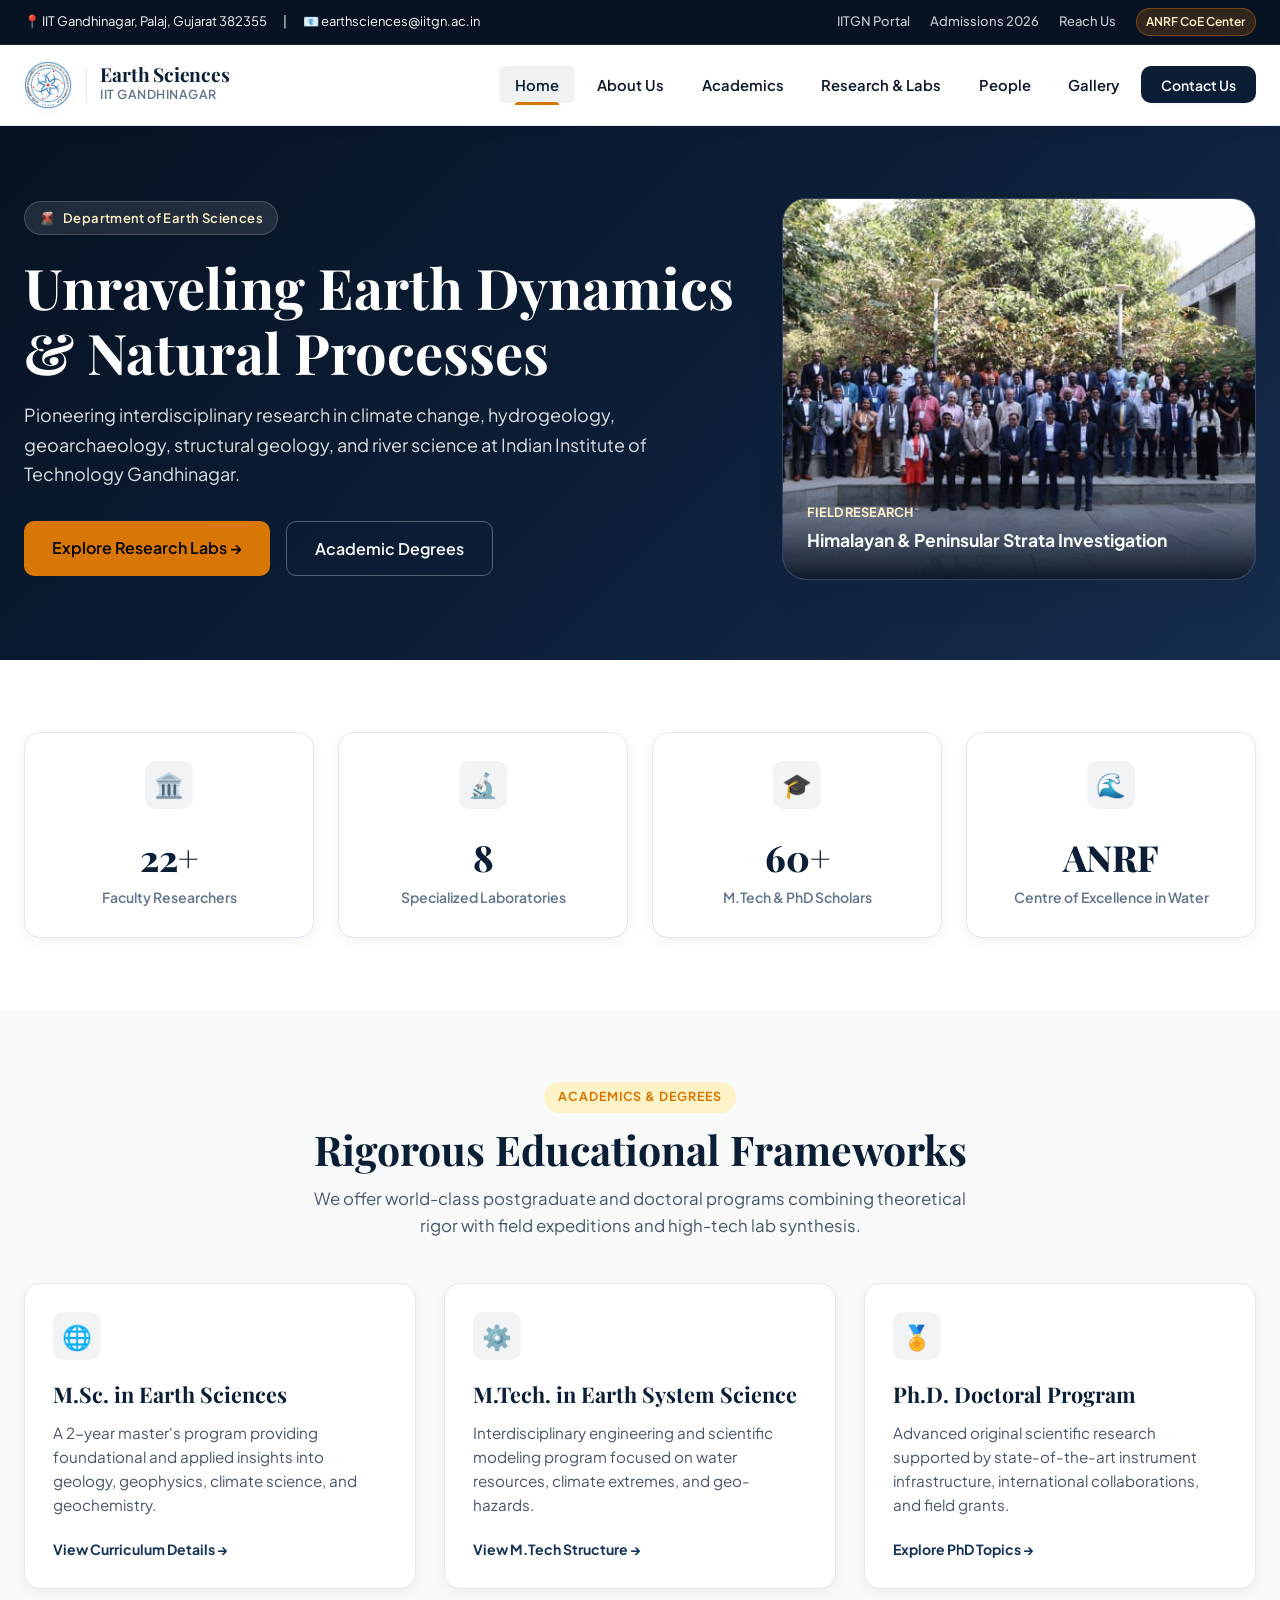
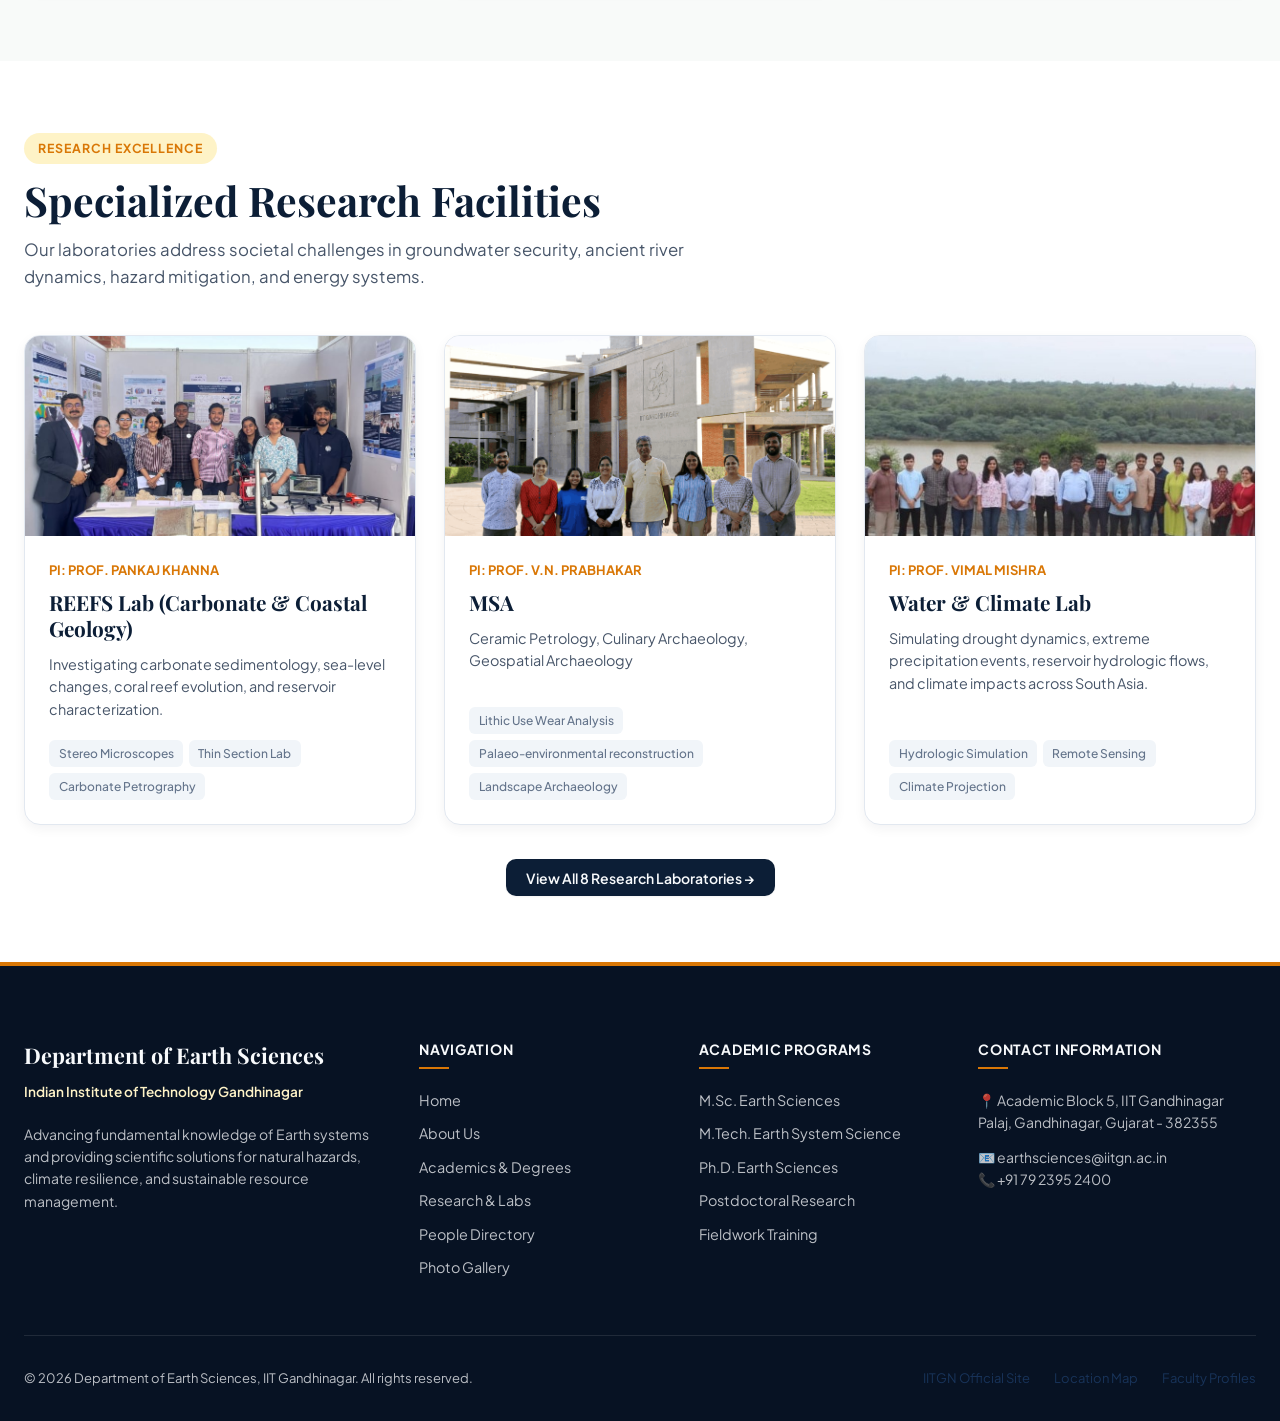
==== commit bfdd54e5: "Remove Geological Scroll Depth HUD widget from HTML, CSS, and JS" ====
--- a/index.html
+++ b/index.html
@@ -256,14 +256,6 @@
     </div>
   </section>
 
-  <!-- Geological Scroll Depth HUD Widget -->
-  <div class="depth-hud" id="depth-hud">
-    <div class="depth-hud-dot"></div>
-    <div class="depth-hud-text">
-      Strata: <span id="depth-layer">Crust / Topsoil</span> (<span id="depth-val">0m</span>)
-    </div>
-  </div>
-
   <!-- Institutional Site Footer -->
   <footer class="site-footer">
     <div class="container">
--- a/styles.css
+++ b/styles.css
@@ -878,44 +878,6 @@
   border: none;
 }
 
-/* Academic Depth & Geological HUD Widget */
-.depth-hud {
-  position: fixed;
-  bottom: 2rem;
-  right: 2rem;
-  background: rgba(12, 30, 54, 0.92);
-  border: 1px solid rgba(217, 119, 6, 0.4);
-  backdrop-filter: blur(12px);
-  color: var(--text-light);
-  padding: 0.75rem 1.25rem;
-  border-radius: var(--radius-full);
-  z-index: 999;
-  display: flex;
-  align-items: center;
-  gap: 0.85rem;
-  box-shadow: var(--shadow-lg);
-  font-size: 0.85rem;
-  font-weight: 600;
-  transition: var(--transition-fast);
-}
-
-.depth-hud:hover {
-  transform: translateY(-2px);
-  border-color: var(--accent-gold);
-}
-
-.depth-hud-dot {
-  width: 10px;
-  height: 10px;
-  border-radius: 50%;
-  background-color: var(--accent-gold);
-  box-shadow: 0 0 10px var(--accent-gold);
-}
-
-.depth-hud-text span {
-  color: var(--accent-gold-light);
-}
-
 /* Footer Template */
 footer.site-footer {
   background-color: var(--primary-navy-dark);
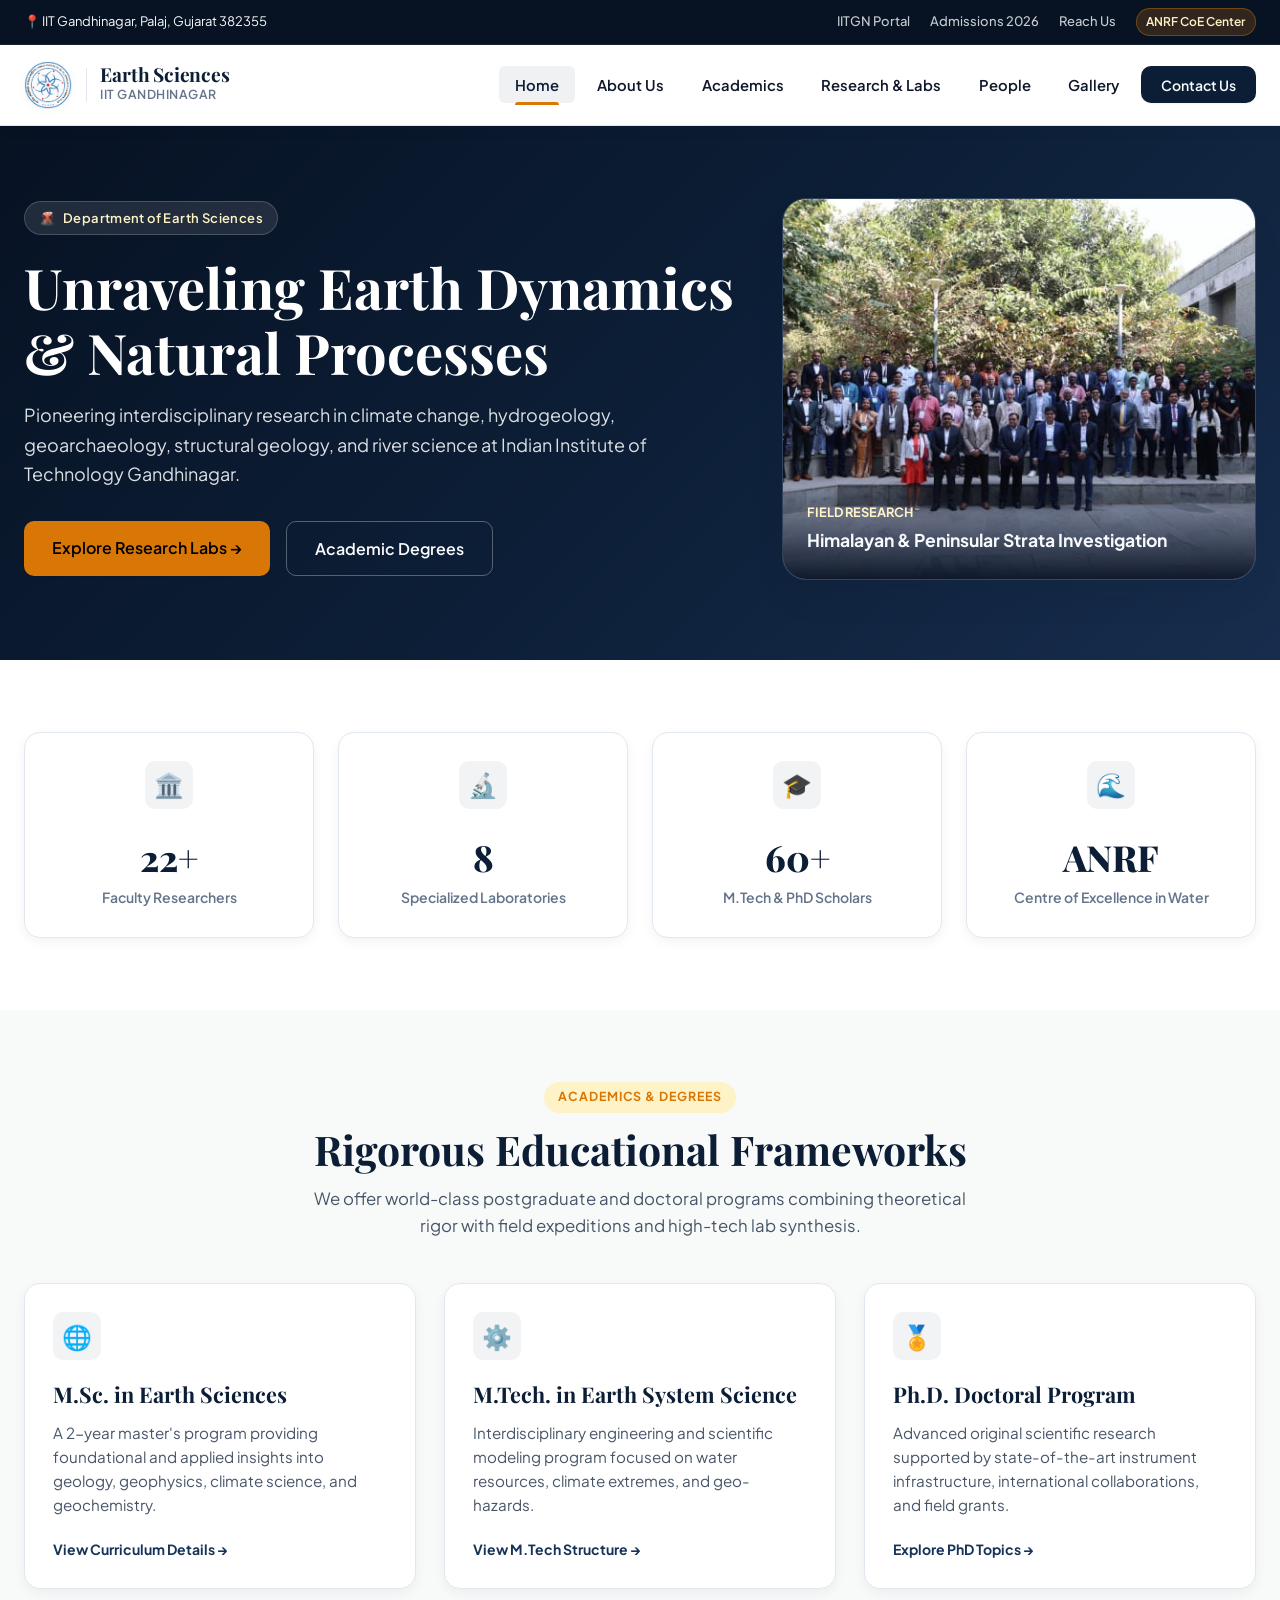
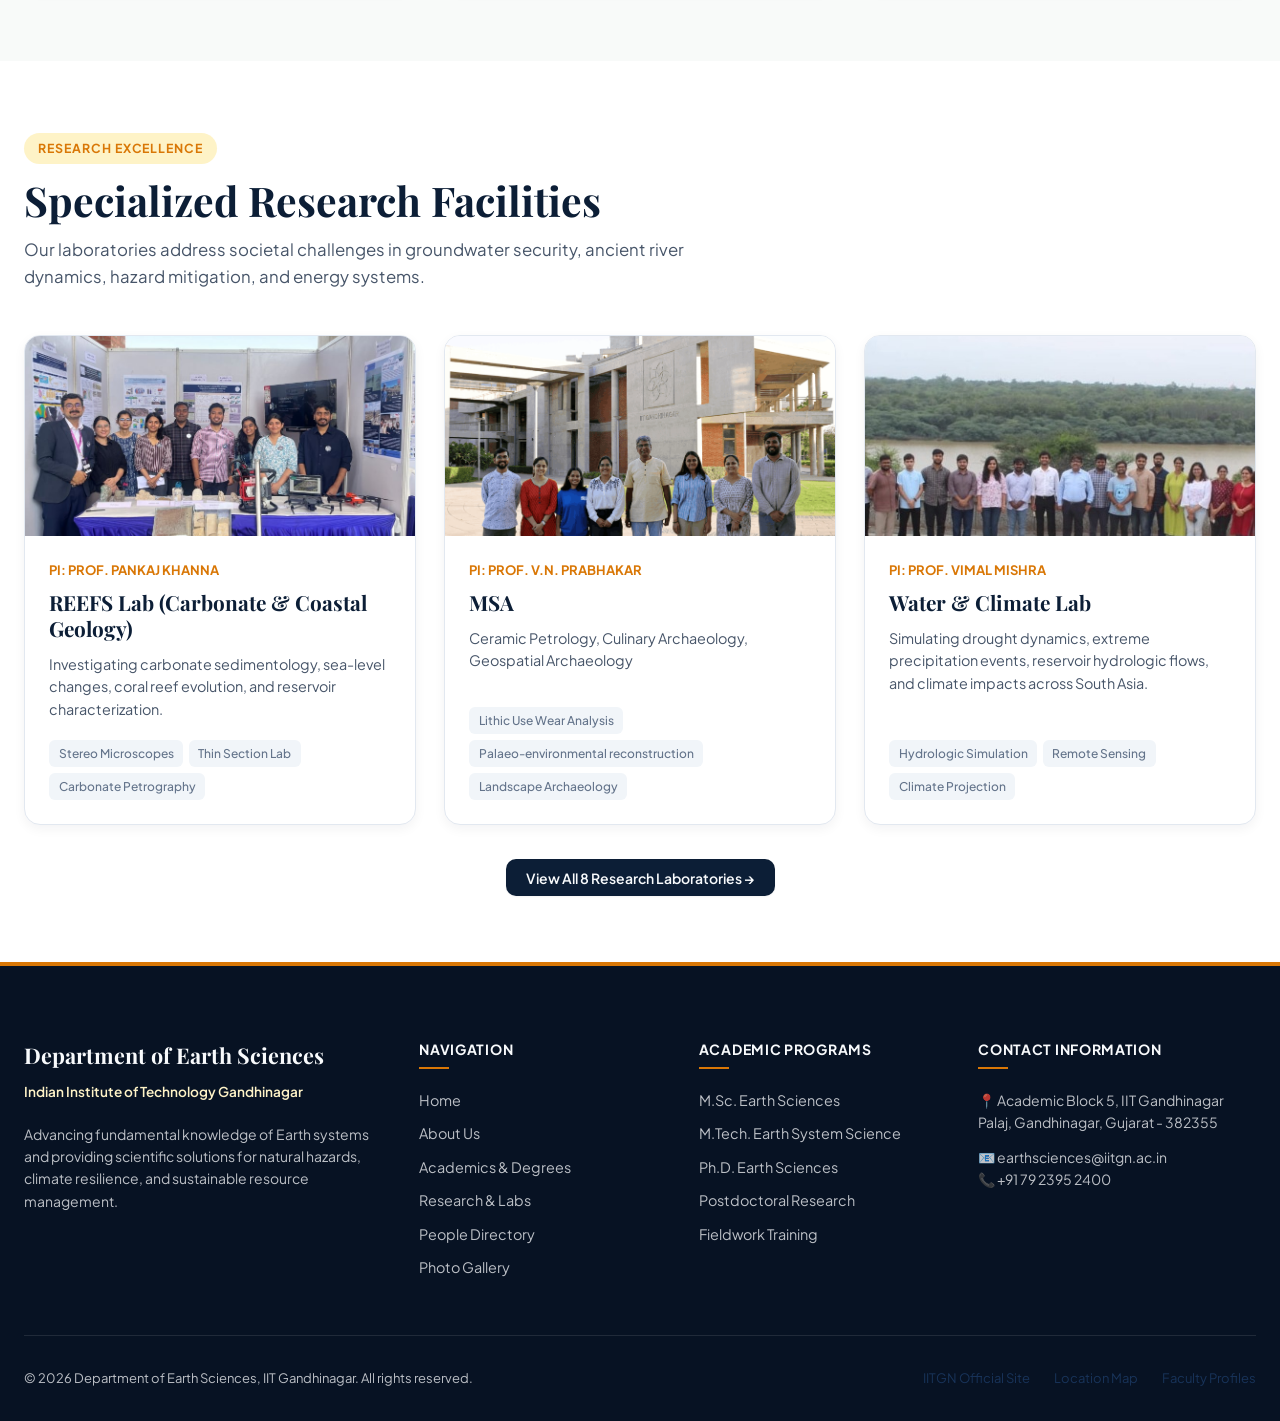
==== commit 724ab591: "Remove email address from top utility bar across all pages" ====
--- a/index.html
+++ b/index.html
@@ -17,8 +17,6 @@
     <div class="container">
       <div style="display: flex; gap: 1rem; align-items: center;">
         <span>📍 IIT Gandhinagar, Palaj, Gujarat 382355</span>
-        <span>|</span>
-        <span>📧 earthsciences@iitgn.ac.in</span>
       </div>
       <div class="top-bar-links">
         <a href="https://iitgn.ac.in" target="_blank">IITGN Portal</a>
